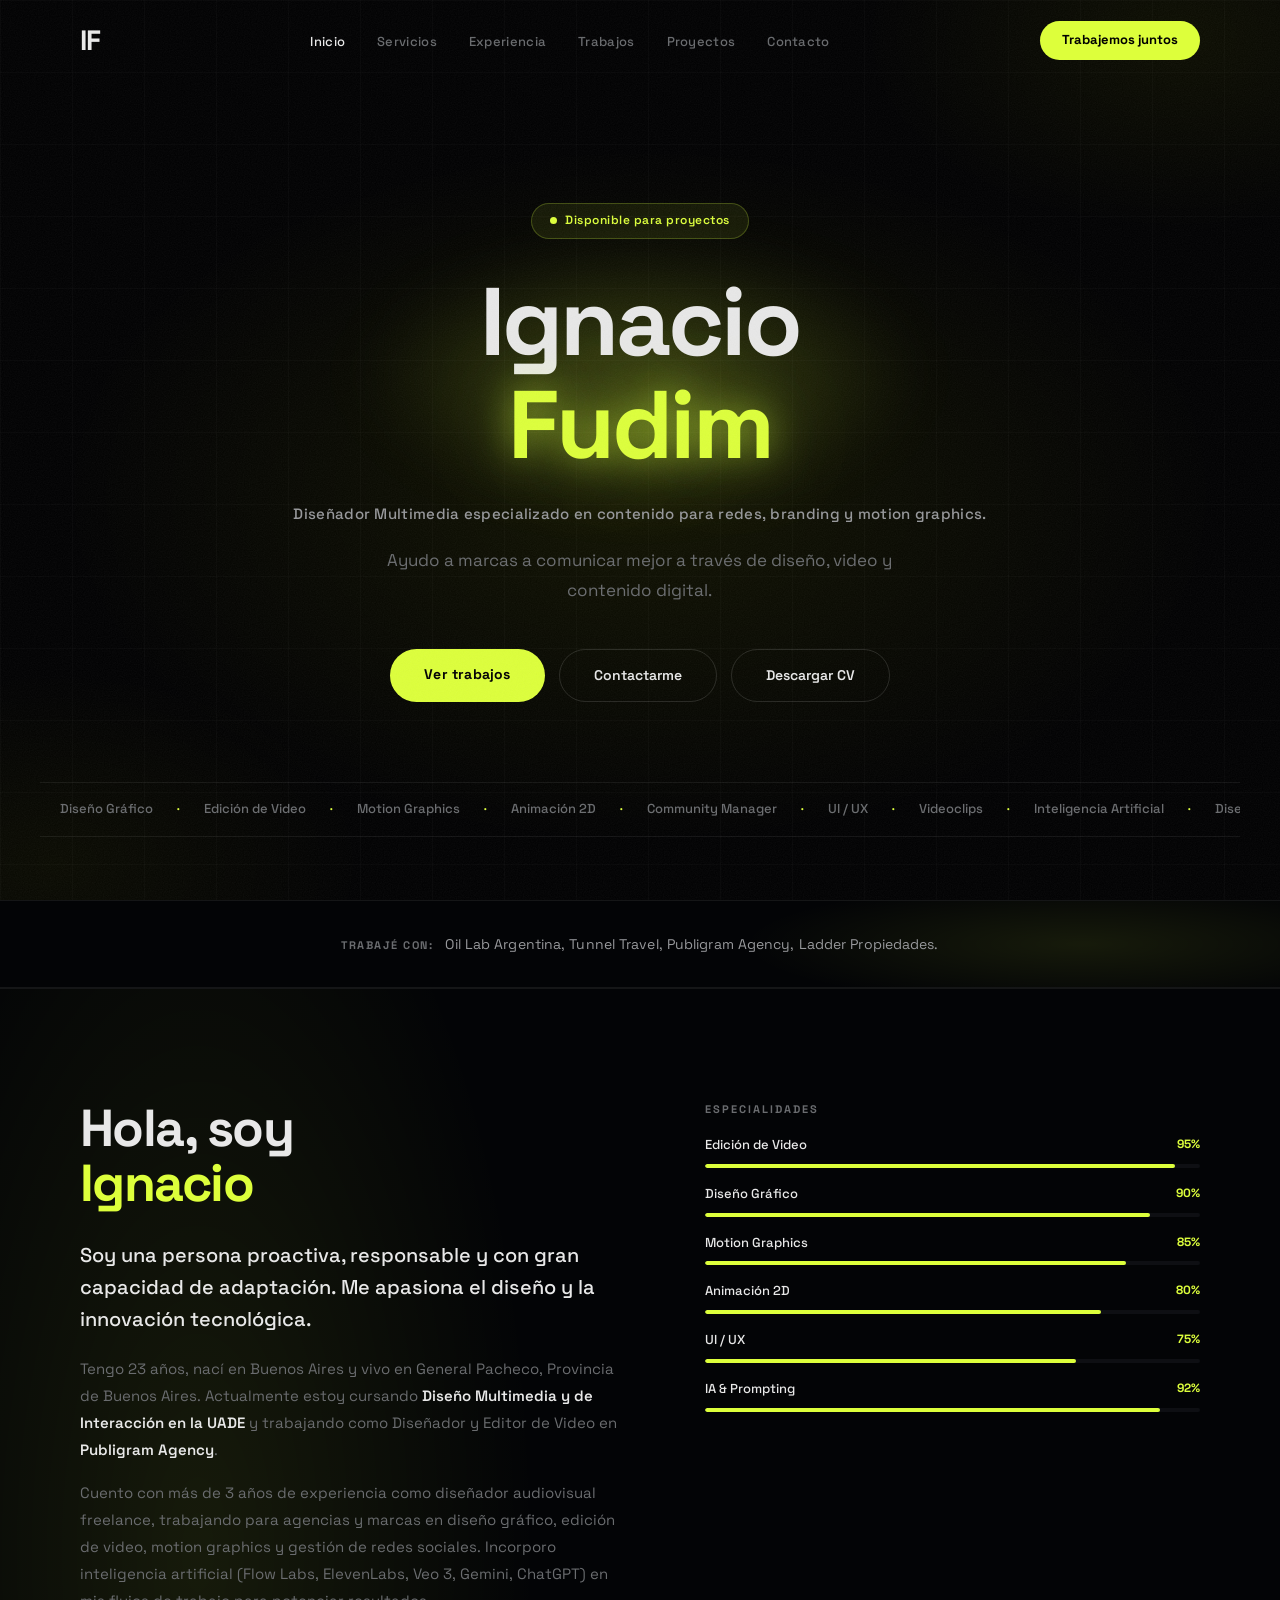
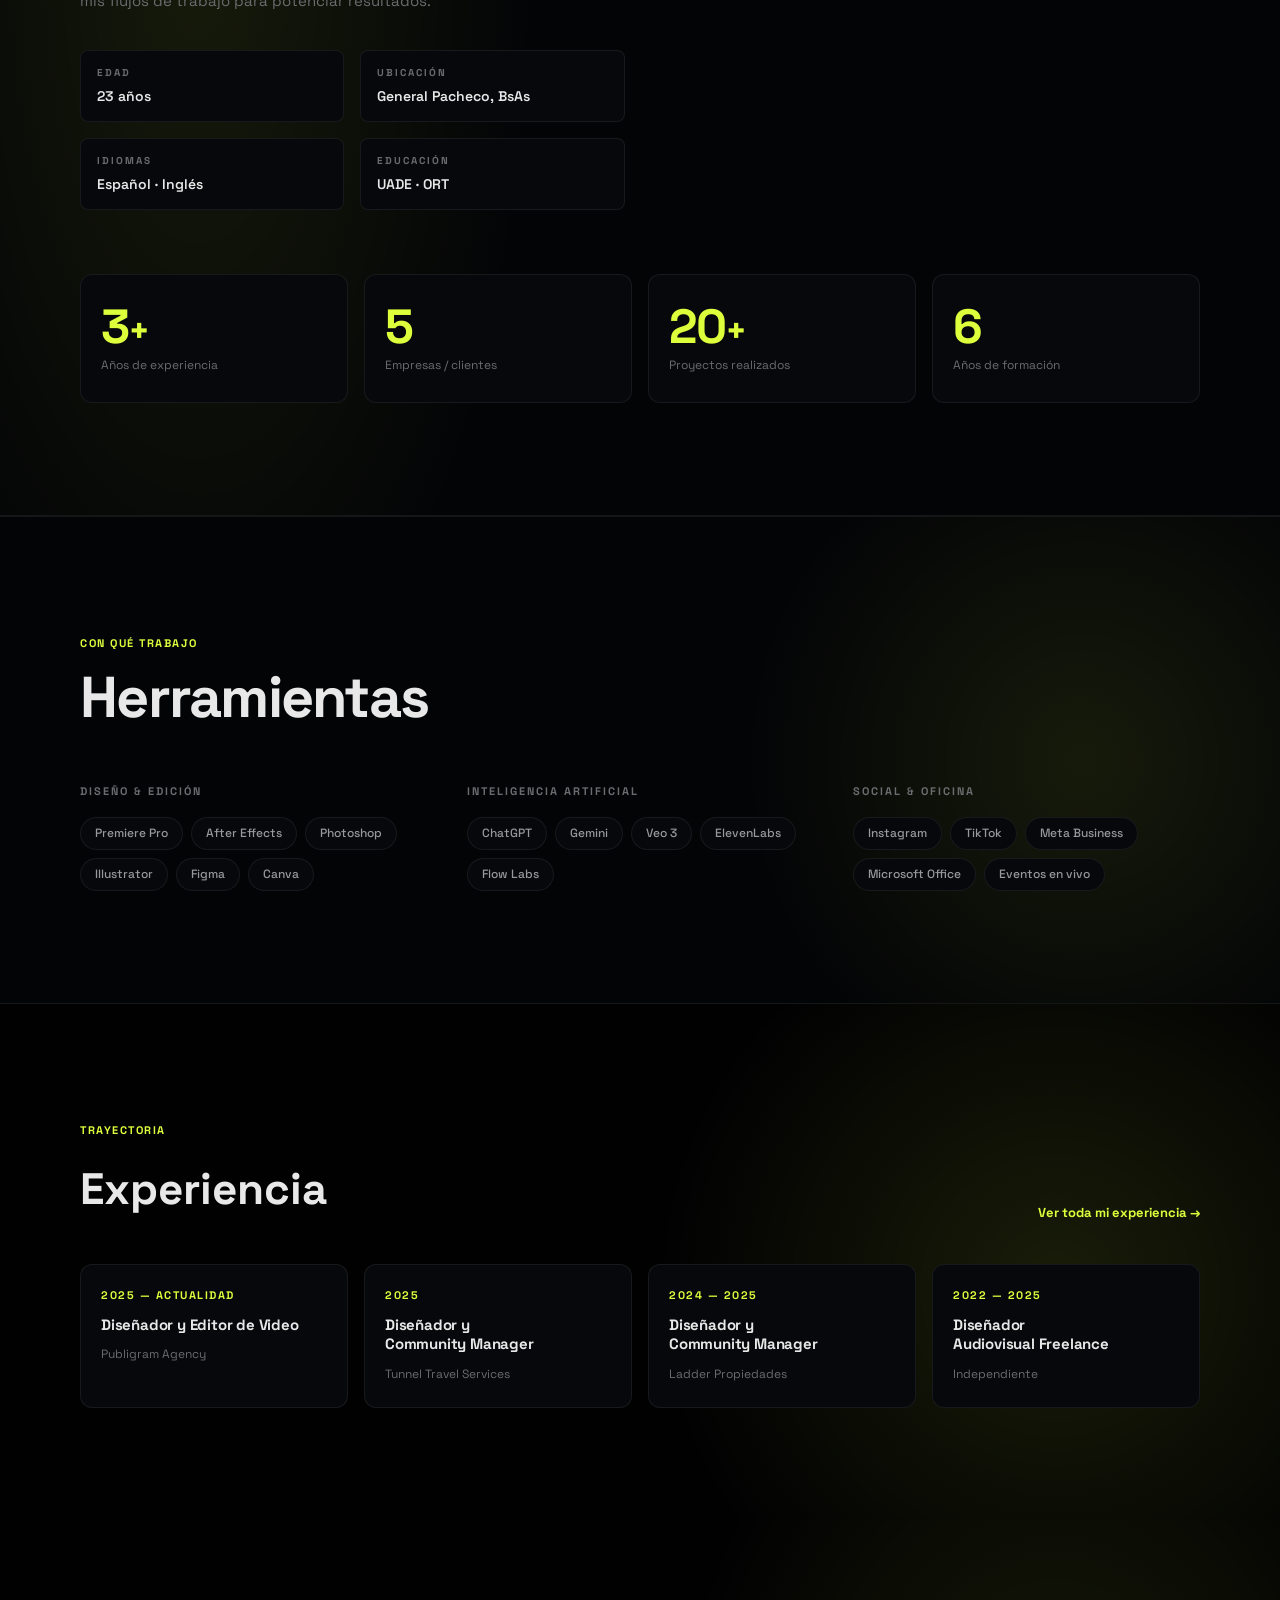
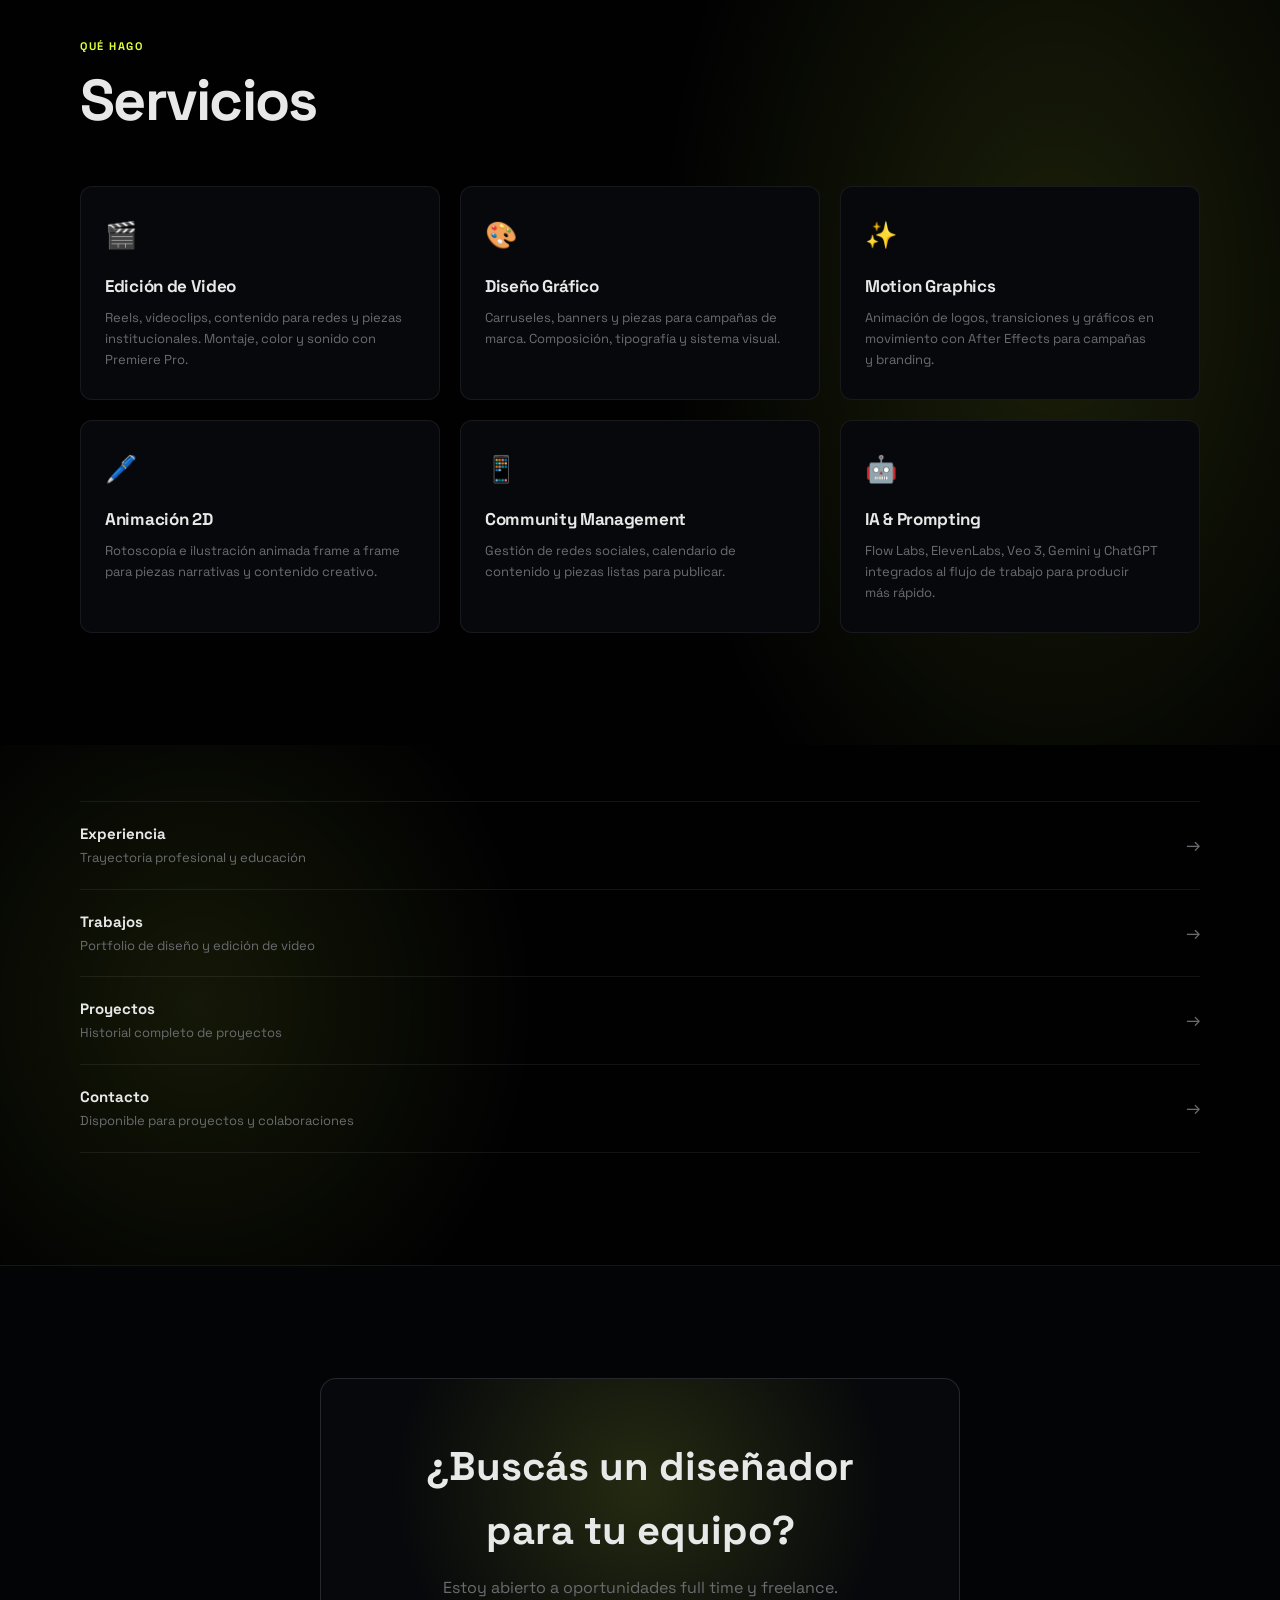
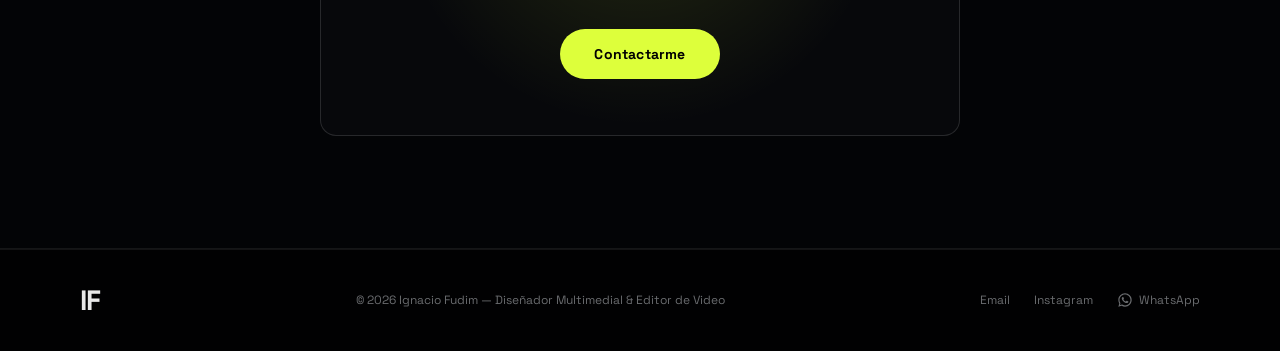
==== index.html @ 0506f28d "Primer subida del portfolio" ====
<!DOCTYPE html>
<html lang="es">
<head>
  <meta charset="UTF-8" />
  <meta name="viewport" content="width=device-width, initial-scale=1.0" />
  <title>Ignacio Fudim — Diseñador Multimedial & Editor de Video</title>
  <link rel="preconnect" href="https://fonts.googleapis.com" />
  <link href="https://fonts.googleapis.com/css2?family=Space+Grotesk:wght@300;400;500;600;700;800&display=swap" rel="stylesheet" />
  <link rel="icon" type="image/svg+xml" href="favicon.svg?v=2" />
  <link rel="stylesheet" href="style.css" />
</head>
<body>

  <div id="preloader"><span class="preloader-logo">IF</span></div>
  <script>
    (function () {
      var nav = performance.getEntriesByType('navigation')[0];
      var isReload = nav && nav.type === 'reload';
      var isServiciosJump = window.location.hash === '#servicios';
      if (!isReload && isServiciosJump) {
        var el = document.getElementById('preloader');
        if (el) el.style.display = 'none';
      }
    })();
  </script>

  <!-- NAV -->
  <nav id="navbar">
    <div class="nav-inner">
      <a href="index.html" class="nav-logo">IF</a>
      <ul class="nav-links" id="nav-links">
        <li><a href="index.html" class="nav-active">Inicio</a></li>
        <li><a href="index.html#servicios">Servicios</a></li>
        <li><a href="experiencia.html">Experiencia</a></li>
        <li><a href="trabajos.html">Trabajos</a></li>
        <li><a href="proyectos.html">Proyectos</a></li>
        <li><a href="contacto.html">Contacto</a></li>
        <li class="nav-mobile-cta"><a href="mailto:nachofudim@gmail.com">Trabajemos juntos →</a></li>
      </ul>
      <a href="mailto:nachofudim@gmail.com" class="nav-cta">Trabajemos juntos</a>
      <button class="hamburger" id="hamburger" aria-label="Menú">
        <span></span><span></span><span></span>
      </button>
    </div>
  </nav>
  <div class="menu-overlay" id="menu-overlay"></div>

  <!-- HERO -->
  <section id="hero">
    <div class="hero-bg"></div>
    <div class="hero-content">
      <div class="hero-available"><span class="pulse"></span> Disponible para proyectos</div>
      <h1 class="hero-title">Ignacio<br /><span class="accent">Fudim</span></h1>
      <p class="hero-role">Diseñador Multimedia especializado en contenido para redes, branding y motion graphics.</p>
      <p class="hero-sub">Ayudo a marcas a comunicar mejor a través de diseño, video y contenido digital.</p>
      <div class="hero-btns">
        <a href="trabajos.html" class="btn-primary">Ver trabajos</a>
        <a href="contacto.html" class="btn-outline">Contactarme</a>
        <a href="CV-Ignacio-Fudim.pdf" class="btn-outline" download>Descargar CV</a>
      </div>
    </div>
    <div class="hero-marquee">
      <div class="marquee-track">
        <span>Diseño Gráfico</span><span class="dot-sep">·</span>
        <span>Edición de Video</span><span class="dot-sep">·</span>
        <span>Motion Graphics</span><span class="dot-sep">·</span>
        <span>Animación 2D</span><span class="dot-sep">·</span>
        <span>Community Manager</span><span class="dot-sep">·</span>
        <span>UI / UX</span><span class="dot-sep">·</span>
        <span>Videoclips</span><span class="dot-sep">·</span>
        <span>Inteligencia Artificial</span><span class="dot-sep">·</span>
        <span>Diseño Gráfico</span><span class="dot-sep">·</span>
        <span>Edición de Video</span><span class="dot-sep">·</span>
        <span>Motion Graphics</span><span class="dot-sep">·</span>
        <span>Animación 2D</span><span class="dot-sep">·</span>
        <span>Community Manager</span><span class="dot-sep">·</span>
        <span>UI / UX</span><span class="dot-sep">·</span>
        <span>Videoclips</span><span class="dot-sep">·</span>
        <span>Inteligencia Artificial</span><span class="dot-sep">·</span>
      </div>
    </div>
  </section>

  <!-- CLIENTES -->
  <section class="client-strip">
    <div class="container">
      <p class="client-strip-text"><span class="client-strip-label">Trabajé con:</span> Oil Lab Argentina, Tunnel Travel, Publigram Agency, Ladder Propiedades.</p>
    </div>
  </section>

  <!-- ABOUT -->
  <section id="about">
    <div class="container">
      <div class="about-grid">
        <div class="about-left">
          <h2>Hola, soy<br /><span class="accent">Ignacio</span></h2>
          <p class="about-lead">Soy una persona proactiva, responsable y con gran capacidad de adaptación. Me apasiona el diseño y la innovación tecnológica.</p>
          <p class="about-body">Tengo 23 años, nací en Buenos Aires y vivo en General Pacheco, Provincia de Buenos Aires. Actualmente estoy cursando <strong>Diseño Multimedia y de Interacción en la UADE</strong> y trabajando como Diseñador y Editor de Video en <strong>Publigram Agency</strong>.</p>
          <p class="about-body">Cuento con más de 3 años de experiencia como diseñador audiovisual freelance, trabajando para agencias y marcas en diseño gráfico, edición de video, motion graphics y gestión de redes sociales. Incorporo inteligencia artificial (Flow Labs, ElevenLabs, Veo 3, Gemini, ChatGPT) en mis flujos de trabajo para potenciar resultados.</p>
          <div class="about-info-row">
            <div class="info-item"><span class="info-label">Edad</span><span class="info-val">23 años</span></div>
            <div class="info-item"><span class="info-label">Ubicación</span><span class="info-val">General Pacheco, BsAs</span></div>
            <div class="info-item"><span class="info-label">Idiomas</span><span class="info-val">Español · Inglés</span></div>
            <div class="info-item"><span class="info-label">Educación</span><span class="info-val">UADE · ORT</span></div>
          </div>
        </div>
        <div class="about-right">
          <div class="skills-block">
            <h4>Especialidades</h4>
            <div class="skill-bars">
              <div class="skill-bar-item">
                <div class="skill-bar-label"><span>Edición de Video</span><span>95%</span></div>
                <div class="skill-bar-track"><div class="skill-bar-fill" style="--w:95%"></div></div>
              </div>
              <div class="skill-bar-item">
                <div class="skill-bar-label"><span>Diseño Gráfico</span><span>90%</span></div>
                <div class="skill-bar-track"><div class="skill-bar-fill" style="--w:90%"></div></div>
              </div>
              <div class="skill-bar-item">
                <div class="skill-bar-label"><span>Motion Graphics</span><span>85%</span></div>
                <div class="skill-bar-track"><div class="skill-bar-fill" style="--w:85%"></div></div>
              </div>
              <div class="skill-bar-item">
                <div class="skill-bar-label"><span>Animación 2D</span><span>80%</span></div>
                <div class="skill-bar-track"><div class="skill-bar-fill" style="--w:80%"></div></div>
              </div>
              <div class="skill-bar-item">
                <div class="skill-bar-label"><span>UI / UX</span><span>75%</span></div>
                <div class="skill-bar-track"><div class="skill-bar-fill" style="--w:75%"></div></div>
              </div>
              <div class="skill-bar-item">
                <div class="skill-bar-label"><span>IA & Prompting</span><span>92%</span></div>
                <div class="skill-bar-track"><div class="skill-bar-fill" style="--w:92%"></div></div>
              </div>
            </div>
          </div>
        </div>
      </div>

      <div class="stats-row">
        <div class="stat-card">
          <span class="stat-num" data-count="3">3<span class="stat-plus">+</span></span>
          <span class="stat-label">Años de experiencia</span>
        </div>
        <div class="stat-card">
          <span class="stat-num" data-count="5">5</span>
          <span class="stat-label">Empresas / clientes</span>
        </div>
        <div class="stat-card">
          <span class="stat-num" data-count="20">20<span class="stat-plus">+</span></span>
          <span class="stat-label">Proyectos realizados</span>
        </div>
        <div class="stat-card">
          <span class="stat-num" data-count="6">6</span>
          <span class="stat-label">Años de formación</span>
        </div>
      </div>

    </div>
  </section>

  <!-- HERRAMIENTAS -->
  <section id="herramientas">
    <div class="container">
      <span class="section-tag">Con qué trabajo</span>
      <h2>Herramientas</h2>
      <div class="tools-grid">
        <div class="tools-group">
          <h4>Diseño & Edición</h4>
          <div class="skill-pills">
            <span>Premiere Pro</span><span>After Effects</span><span>Photoshop</span>
            <span>Illustrator</span><span>Figma</span><span>Canva</span>
          </div>
        </div>
        <div class="tools-group">
          <h4>Inteligencia Artificial</h4>
          <div class="skill-pills">
            <span>ChatGPT</span><span>Gemini</span><span>Veo 3</span>
            <span>ElevenLabs</span><span>Flow Labs</span>
          </div>
        </div>
        <div class="tools-group">
          <h4>Social & Oficina</h4>
          <div class="skill-pills">
            <span>Instagram</span><span>TikTok</span><span>Meta Business</span>
            <span>Microsoft Office</span><span>Eventos en vivo</span>
          </div>
        </div>
      </div>
    </div>
  </section>

  <!-- EXPERIENCIA (preview) -->
  <section id="experiencia-preview">
    <div class="container">
      <div class="section-header-row">
        <div>
          <span class="section-tag">Trayectoria</span>
          <h2>Experiencia</h2>
        </div>
        <a href="experiencia.html" class="section-link">Ver toda mi experiencia →</a>
      </div>
      <div class="exp-preview-grid">
        <div class="exp-preview-card">
          <span class="exp-preview-period">2025 — Actualidad</span>
          <h3>Diseñador y Editor de Video</h3>
          <span class="exp-preview-company">Publigram Agency</span>
        </div>
        <div class="exp-preview-card">
          <span class="exp-preview-period">2025</span>
          <h3>Diseñador y Community Manager</h3>
          <span class="exp-preview-company">Tunnel Travel Services</span>
        </div>
        <div class="exp-preview-card">
          <span class="exp-preview-period">2024 — 2025</span>
          <h3>Diseñador y Community Manager</h3>
          <span class="exp-preview-company">Ladder Propiedades</span>
        </div>
        <div class="exp-preview-card">
          <span class="exp-preview-period">2022 — 2025</span>
          <h3>Diseñador Audiovisual Freelance</h3>
          <span class="exp-preview-company">Independiente</span>
        </div>
      </div>
    </div>
  </section>

  <!-- SERVICIOS -->
  <section id="servicios">
    <div class="container">
      <span class="section-tag">Qué hago</span>
      <h2>Servicios</h2>
      <div class="services-grid">
        <div class="service-card service-card-featured">
          <span class="service-icon">🎬</span>
          <h3>Edición de Video</h3>
          <p>Reels, videoclips, contenido para redes y piezas institucionales. Montaje, color y sonido con Premiere Pro.</p>
        </div>
        <div class="service-card">
          <span class="service-icon">🎨</span>
          <h3>Diseño Gráfico</h3>
          <p>Carruseles, banners y piezas para campañas de marca. Composición, tipografía y sistema visual.</p>
        </div>
        <div class="service-card">
          <span class="service-icon">✨</span>
          <h3>Motion Graphics</h3>
          <p>Animación de logos, transiciones y gráficos en movimiento con After Effects para campañas y branding.</p>
        </div>
        <div class="service-card">
          <span class="service-icon">🖊️</span>
          <h3>Animación 2D</h3>
          <p>Rotoscopía e ilustración animada frame a frame para piezas narrativas y contenido creativo.</p>
        </div>
        <div class="service-card">
          <span class="service-icon">📱</span>
          <h3>Community Management</h3>
          <p>Gestión de redes sociales, calendario de contenido y piezas listas para publicar.</p>
        </div>
        <div class="service-card">
          <span class="service-icon">🤖</span>
          <h3>IA & Prompting</h3>
          <p>Flow Labs, ElevenLabs, Veo 3, Gemini y ChatGPT integrados al flujo de trabajo para producir más rápido.</p>
        </div>
      </div>
    </div>
  </section>

  <!-- ABOUT NAV -->
  <section style="padding-top:0;">
    <div class="container">
      <!-- Navegación a otras secciones -->
      <nav class="home-sections-nav">
        <a href="experiencia.html" class="home-section-link">
          <div class="home-section-content">
            <h4>Experiencia</h4>
            <p>Trayectoria profesional y educación</p>
          </div>
          <span class="home-section-arrow">→</span>
        </a>
        <a href="trabajos.html" class="home-section-link">
          <div class="home-section-content">
            <h4>Trabajos</h4>
            <p>Portfolio de diseño y edición de video</p>
          </div>
          <span class="home-section-arrow">→</span>
        </a>
        <a href="proyectos.html" class="home-section-link">
          <div class="home-section-content">
            <h4>Proyectos</h4>
            <p>Historial completo de proyectos</p>
          </div>
          <span class="home-section-arrow">→</span>
        </a>
        <a href="contacto.html" class="home-section-link">
          <div class="home-section-content">
            <h4>Contacto</h4>
            <p>Disponible para proyectos y colaboraciones</p>
          </div>
          <span class="home-section-arrow">→</span>
        </a>
      </nav>
    </div>
  </section>

  <!-- CTA FINAL -->
  <section id="cta-final">
    <div class="container">
      <div class="cta-final-box">
        <h2>¿Buscás un diseñador para tu equipo?</h2>
        <p>Estoy abierto a oportunidades full time y freelance.</p>
        <a href="contacto.html" class="btn-primary">Contactarme</a>
      </div>
    </div>
  </section>

  <!-- FOOTER -->
  <footer>
    <div class="container">
      <div class="footer-inner">
        <a href="index.html" class="nav-logo">IF</a>
        <p>© 2026 Ignacio Fudim — Diseñador Multimedial & Editor de Video</p>
        <div class="footer-links">
          <a href="mailto:nachofudim@gmail.com">Email</a>
          <a href="https://instagram.com/nachofudim" target="_blank">Instagram</a>
          <a href="https://wa.me/+541149737556" target="_blank" class="footer-wa"><svg class="wa-icon" viewBox="0 0 32 32" width="16" height="16" fill="currentColor" aria-hidden="true"><path d="M16.04 2.67C8.65 2.67 2.67 8.65 2.67 16.04c0 2.5.68 4.84 1.87 6.85L2.67 29.33l6.6-1.73a13.3 13.3 0 0 0 6.77 1.85c7.39 0 13.37-5.98 13.37-13.37S23.43 2.67 16.04 2.67Zm0 24.2c-2.14 0-4.12-.6-5.8-1.63l-.42-.25-3.92 1.03 1.04-3.82-.27-.4a10.9 10.9 0 0 1-1.7-5.76c0-6.05 4.92-10.97 10.97-10.97s10.97 4.92 10.97 10.97-4.92 10.97-10.97 10.97Zm6-8.22c-.33-.16-1.94-.96-2.24-1.07-.3-.11-.52-.16-.73.16-.22.33-.84 1.07-1.03 1.29-.19.22-.38.24-.7.08-.33-.16-1.38-.51-2.63-1.63-.97-.87-1.63-1.94-1.82-2.27-.19-.33-.02-.5.14-.67.15-.15.33-.38.5-.57.16-.19.22-.33.33-.55.11-.22.05-.41-.03-.57-.08-.16-.73-1.75-.99-2.4-.26-.62-.53-.54-.73-.55h-.62c-.22 0-.57.08-.87.41-.3.33-1.14 1.11-1.14 2.71s1.17 3.14 1.33 3.36c.16.22 2.3 3.51 5.57 4.92.78.34 1.38.54 1.86.69.78.25 1.49.21 2.05.13.62-.1 1.94-.79 2.22-1.56.27-.76.27-1.42.19-1.56-.08-.14-.3-.22-.63-.38Z"/></svg> WhatsApp</a>
        </div>
      </div>
    </div>
  </footer>

  <script src="app.js"></script>
</body>
</html>
---- style.css ----
/* ===== RESET & BASE ===== */
*, *::before, *::after { box-sizing: border-box; margin: 0; padding: 0; }

:root {
  --bg:    oklch(7% 0.008 270);
  --bg2:   oklch(10.5% 0.008 270);
  --bg3:   oklch(13.5% 0.008 270);
  --bg4:   oklch(17% 0.008 270);
  --border:  oklch(100% 0 0 / 0.07);
  --border2: oklch(100% 0 0 / 0.13);
  --accent:  oklch(97% 0.22 122);
  --text:    oklch(93% 0 0);
  --text-muted: oklch(53% 0.006 270);
  --text-mid:   oklch(68% 0.004 270);
  --font: 'Space Grotesk', 'Inter', sans-serif;
  --radius: 12px;
  --radius-sm: 8px;
  --radius-lg: 16px;
  --ease-out: cubic-bezier(0.16, 1, 0.3, 1);
}

html { scroll-behavior: smooth; }
body { background: var(--bg); color: var(--text); font-family: var(--font); font-size: 16px; line-height: 1.6; overflow-x: hidden; text-wrap: pretty; position: relative; }

/* Grano sutil sobre todo el sitio, para que el negro no quede plano */
body::after {
  content: '';
  position: fixed; inset: 0; z-index: 3; pointer-events: none;
  opacity: 0.06;
  background-image: url("data:image/svg+xml,%3Csvg xmlns='http://www.w3.org/2000/svg' width='140' height='140'%3E%3Cfilter id='n'%3E%3CfeTurbulence type='fractalNoise' baseFrequency='0.85' numOctaves='2' stitchTiles='stitch' result='t'/%3E%3CfeColorMatrix in='t' type='saturate' values='0'/%3E%3C/filter%3E%3Crect width='100%25' height='100%25' filter='url(%23n)'/%3E%3C/svg%3E");
}
h1, h2, h3, h4 { text-wrap: balance; }
a { color: inherit; text-decoration: none; }
strong { color: var(--text); font-weight: 600; }

.container { max-width: 1200px; margin: 0 auto; padding: 0 40px; }
.accent { color: var(--accent); }

/* ===== PRELOADER ===== */
#preloader {
  position: fixed; inset: 0; z-index: 10000;
  background: var(--bg);
  display: flex; align-items: center; justify-content: center;
  transition: opacity 0.5s ease, visibility 0.5s ease;
}
#preloader.hidden { opacity: 0; visibility: hidden; pointer-events: none; }
.preloader-logo {
  font-size: 40px; font-weight: 800; letter-spacing: -1px; color: var(--text);
  animation: preloaderPulse 1.1s ease-in-out infinite;
}
@keyframes preloaderPulse { 0%, 100% { opacity: 1; } 50% { opacity: 0.55; } }
@media (prefers-reduced-motion: reduce) {
  .preloader-logo { animation: none; }
  #preloader { transition: none; }
}

/* ===== NAV ===== */
#navbar {
  position: fixed; top: 0; left: 0; right: 0; z-index: 100;
  padding: 18px 0;
  transition: background 0.3s, backdrop-filter 0.3s, padding 0.3s;
}
#navbar.scrolled {
  background: rgba(10,10,10,0.9);
  backdrop-filter: blur(24px);
  border-bottom: 1px solid var(--border);
  padding: 14px 0;
}
.nav-inner {
  max-width: 1200px; margin: 0 auto; padding: 0 40px;
  display: flex; align-items: center; justify-content: space-between; gap: 32px;
}
.nav-logo { font-size: 28px; font-weight: 800; letter-spacing: -1px; flex-shrink: 0; transition: color 0.2s; }
.nav-logo:hover { color: var(--accent); }
.nav-links { list-style: none; display: flex; gap: 32px; }
.nav-links a { font-size: 13px; font-weight: 500; color: var(--text-muted); transition: color 0.2s; letter-spacing: 0.3px; }
.nav-links a:hover, .nav-links a.active-link { color: var(--text); }
.nav-cta {
  flex-shrink: 0;
  background: var(--accent); color: #000;
  font-size: 13px; font-weight: 700; padding: 9px 22px;
  border-radius: 100px; transition: transform 0.2s, box-shadow 0.2s;
  white-space: nowrap;
}
.nav-cta:hover { transform: translateY(-1px); box-shadow: 0 8px 24px rgba(232,255,0,0.3); }

/* ===== HERO ===== */
#hero {
  min-height: 100vh; display: flex; flex-direction: column;
  align-items: center; justify-content: center;
  position: relative; overflow: hidden; padding: 140px 40px 0;
}
.hero-bg {
  position: absolute; inset: 0;
  background:
    radial-gradient(ellipse 70% 60% at 50% 55%, rgba(232,255,0,0.07) 0%, transparent 65%),
    radial-gradient(ellipse 40% 35% at 92% 4%, rgba(232,255,0,0.05) 0%, transparent 62%),
    radial-gradient(ellipse 40% 35% at 4% 96%, rgba(232,255,0,0.04) 0%, transparent 62%);
}
.hero-bg::after {
  content: ''; position: absolute; inset: 0;
  background-image: linear-gradient(rgba(255,255,255,0.02) 1px, transparent 1px), linear-gradient(90deg, rgba(255,255,255,0.02) 1px, transparent 1px);
  background-size: 72px 72px;
}
.hero-content { text-align: center; position: relative; z-index: 1; max-width: 800px; }

.hero-available {
  display: inline-flex; align-items: center; gap: 8px;
  background: oklch(97% 0.22 122 / 0.08); border: 1px solid oklch(97% 0.22 122 / 0.22);
  color: var(--accent); font-size: 12px; font-weight: 600;
  letter-spacing: 0.5px;
  padding: 7px 18px; border-radius: 100px; margin-bottom: 32px;
}
.pulse {
  width: 7px; height: 7px; border-radius: 50%; background: var(--accent);
  animation: pulse 2s ease-in-out infinite;
}
@keyframes pulse { 0%,100% { opacity: 1; transform: scale(1); } 50% { opacity: 0.5; transform: scale(0.8); } }

.hero-title {
  position: relative;
  font-size: clamp(52px, 7.5vw, 96px); font-weight: 900;
  line-height: 1.08; letter-spacing: -0.03em; margin-bottom: 24px;
}
.hero-title::before {
  content: ''; position: absolute; z-index: -1; pointer-events: none;
  left: 50%; top: 50%; width: 90%; height: 140%;
  transform: translate(-50%, -50%);
  background: radial-gradient(ellipse, oklch(97% 0.22 122 / 0.22) 0%, transparent 65%);
  filter: blur(30px);
}
.hero-title .accent { text-shadow: 0 0 36px oklch(97% 0.22 122 / 0.55), 0 0 80px oklch(97% 0.22 122 / 0.3); }
.hero-role {
  font-size: 15px; color: var(--text-mid); font-weight: 500;
  letter-spacing: 0.3px; margin-bottom: 20px;
}
.sep { color: var(--accent); margin: 0 8px; }
.hero-sub { font-size: 17px; color: var(--text-muted); margin-bottom: 44px; font-weight: 400; line-height: 1.75; max-width: 56ch; margin-left: auto; margin-right: auto; }
.hero-btns { display: flex; gap: 14px; justify-content: center; flex-wrap: wrap; }

.btn-primary {
  display: inline-block; background: var(--accent); color: #000;
  font-weight: 700; font-size: 14px; letter-spacing: 0.2px;
  padding: 14px 34px; border-radius: 100px;
  transition: transform 0.25s var(--ease-out), box-shadow 0.25s var(--ease-out);
}
.btn-primary:hover { transform: translateY(-2px); box-shadow: 0 12px 32px oklch(97% 0.22 122 / 0.28); }

.btn-outline {
  display: inline-block; background: transparent;
  border: 1px solid var(--border2); color: var(--text);
  font-weight: 600; font-size: 14px; padding: 14px 34px;
  border-radius: 100px; transition: border-color 0.2s, background 0.2s, color 0.2s;
}
.btn-outline:hover { border-color: var(--accent); background: oklch(97% 0.22 122 / 0.06); }

/* Marquee */
.hero-marquee {
  width: 100%; overflow: hidden; margin-top: 80px;
  border-top: 1px solid var(--border); border-bottom: 1px solid var(--border);
  padding: 16px 0; position: relative; z-index: 1;
}
.marquee-track {
  display: flex; gap: 0; white-space: nowrap;
  animation: marquee 30s linear infinite;
}
.marquee-track span { font-size: 13px; font-weight: 500; color: var(--text-muted); padding: 0 20px; }
.marquee-track .dot-sep { color: var(--accent); padding: 0 4px; }
@keyframes marquee { from { transform: translateX(0); } to { transform: translateX(-50%); } }

/* ===== CLIENT STRIP ===== */
.client-strip { padding: 32px 0; background: var(--bg2); border-top: 1px solid var(--border); border-bottom: 1px solid var(--border); }
.client-strip-text { text-align: center; font-size: 14px; color: var(--text-mid); letter-spacing: 0.1px; }
.client-strip-label { color: var(--text-muted); font-weight: 700; text-transform: uppercase; font-size: 11px; letter-spacing: 1.5px; margin-right: 8px; }

/* ===== HERRAMIENTAS ===== */
#herramientas {
  position: relative; overflow: hidden;
  background: var(--bg2); border-top: 1px solid var(--border); border-bottom: 1px solid var(--border);
}
.tools-grid { display: grid; grid-template-columns: repeat(3, 1fr); gap: 40px; }
.tools-group h4 { font-size: 11px; font-weight: 700; letter-spacing: 2px; text-transform: uppercase; color: var(--text-muted); margin-bottom: 16px; }

/* ===== EXPERIENCIA (preview) ===== */
#experiencia-preview { position: relative; overflow: hidden; background: var(--bg); }
#experiencia-preview::before {
  content: ''; position: absolute; z-index: 0; pointer-events: none;
  bottom: -35%; right: -15%; width: 65%; height: 160%;
  background: radial-gradient(ellipse, oklch(97% 0.22 122 / 0.11) 0%, transparent 68%);
}
#experiencia-preview .container { position: relative; z-index: 1; }
.section-header-row { display: flex; justify-content: space-between; align-items: flex-end; margin-bottom: 40px; gap: 20px; flex-wrap: wrap; }
.section-header-row h2 { margin-bottom: 0 !important; font-size: clamp(30px, 3.6vw, 44px) !important; }
.section-link { font-size: 13px; font-weight: 700; color: var(--accent); white-space: nowrap; transition: opacity 0.2s; }
.section-link:hover { opacity: 0.7; }

.exp-preview-grid { display: grid; grid-template-columns: repeat(4, 1fr); gap: 16px; }
.exp-preview-card {
  background: var(--bg3); border: 1px solid var(--border); border-radius: var(--radius);
  padding: 22px 20px; transition: border-color 0.25s var(--ease-out), transform 0.25s var(--ease-out);
}
.exp-preview-card:hover { border-color: oklch(97% 0.22 122 / 0.25); transform: translateY(-3px); }
.exp-preview-period { display: block; font-size: 11px; font-weight: 700; letter-spacing: 1.5px; text-transform: uppercase; color: var(--accent); margin-bottom: 10px; }
.exp-preview-card h3 { font-size: 15px; font-weight: 700; letter-spacing: -0.2px; margin-bottom: 6px; line-height: 1.3; }
.exp-preview-company { font-size: 12px; color: var(--text-muted); }

@media (max-width: 1024px) {
  .exp-preview-grid { grid-template-columns: repeat(2, 1fr); }
}

/* ===== SECTIONS COMMON ===== */
section { padding: 112px 0; }

/* Glow ambiente en todas las secciones (excepto las que ya tienen uno propio) */
section:not(#hero):not(#servicios):not(#experiencia-preview):not(#cta-final),
.page-header {
  position: relative; overflow: hidden;
}
section:not(#hero):not(#servicios):not(#experiencia-preview):not(#cta-final)::before,
.page-header::before {
  content: ''; position: absolute; z-index: 0; pointer-events: none;
  top: -25%; width: 55%; height: 150%;
  background: radial-gradient(ellipse, oklch(97% 0.22 122 / 0.09) 0%, transparent 68%);
}
section:not(#hero):not(#servicios):not(#experiencia-preview):not(#cta-final):nth-of-type(odd)::before,
.page-header::before {
  left: -12%;
}
section:not(#hero):not(#servicios):not(#experiencia-preview):not(#cta-final):nth-of-type(even)::before {
  right: -12%; left: auto;
}
section:not(#hero):not(#servicios):not(#experiencia-preview):not(#cta-final) > .container,
.page-header > .container {
  position: relative; z-index: 1;
}
.section-tag {
  display: inline-block; color: var(--accent); font-size: 11px; font-weight: 700;
  letter-spacing: 1.5px; text-transform: uppercase; margin-bottom: 14px;
}
section > .container > h2 {
  font-size: clamp(36px, 4.5vw, 60px); font-weight: 800;
  letter-spacing: -0.03em; line-height: 1.05; margin-bottom: 56px;
}

/* ===== ABOUT ===== */
#about { background: var(--bg2); border-top: 1px solid var(--border); border-bottom: 1px solid var(--border); }

.about-grid {
  display: grid; grid-template-columns: 1.1fr 1fr; gap: 80px;
  align-items: start; margin-bottom: 64px;
}
.about-lead { font-size: 20px; color: var(--text); font-weight: 500; line-height: 1.6; margin-bottom: 20px; }
.about-body { font-size: 15px; color: var(--text-muted); line-height: 1.8; margin-bottom: 16px; font-weight: 400; max-width: 65ch; }
.about-left h2 { font-size: clamp(34px,4.5vw,52px); font-weight: 800; letter-spacing: -0.03em; margin-bottom: 28px; line-height: 1.05; }

.about-info-row {
  display: grid; grid-template-columns: 1fr 1fr; gap: 16px; margin-top: 36px;
}
.info-item {
  background: var(--bg3); border: 1px solid var(--border);
  border-radius: var(--radius-sm); padding: 14px 16px;
  display: flex; flex-direction: column; gap: 4px;
}
.info-label { font-size: 10px; font-weight: 700; letter-spacing: 2px; text-transform: uppercase; color: var(--text-muted); }
.info-val { font-size: 14px; font-weight: 600; color: var(--text); }

.skills-block { margin-bottom: 32px; }
.skills-block h4 { font-size: 11px; font-weight: 700; letter-spacing: 2px; text-transform: uppercase; color: var(--text-muted); margin-bottom: 16px; }

.skill-pills { display: flex; flex-wrap: wrap; gap: 8px; }
.skill-pills span {
  background: var(--bg3); border: 1px solid var(--border);
  color: var(--text-mid); font-size: 12px; font-weight: 500;
  padding: 6px 14px; border-radius: 100px;
  transition: border-color 0.2s, color 0.2s;
}
.skill-pills span:hover { border-color: var(--accent); color: var(--accent); }

.skill-bars { display: flex; flex-direction: column; gap: 16px; }
.skill-bar-item { display: flex; flex-direction: column; gap: 8px; }
.skill-bar-label { display: flex; justify-content: space-between; font-size: 13px; font-weight: 500; }
.skill-bar-label span:last-child { color: var(--accent); font-weight: 700; font-size: 12px; }
.skill-bar-track { height: 4px; background: var(--bg4); border-radius: 100px; overflow: hidden; }
.skill-bar-fill {
  height: 100%; width: 0%; border-radius: 100px;
  background: var(--accent);
}

/* Stats */
.stats-row {
  display: grid; grid-template-columns: repeat(4, 1fr); gap: 16px;
}
.stat-card {
  background: var(--bg3); border: 1px solid var(--border); border-radius: var(--radius);
  padding: 28px 20px; display: flex; flex-direction: column; gap: 6px;
  transition: border-color 0.25s var(--ease-out), transform 0.25s var(--ease-out);
}
.stat-card:hover { border-color: oklch(97% 0.22 122 / 0.28); transform: translateY(-3px); }
.stat-num { font-size: 48px; font-weight: 900; color: var(--accent); letter-spacing: -0.04em; line-height: 1; }
.stat-plus { font-size: 36px; }
.stat-label { font-size: 12px; color: var(--text-muted); font-weight: 400; line-height: 1.4; }

/* ===== SERVICIOS ===== */
#servicios { position: relative; overflow: hidden; background: var(--bg); }
#servicios::before {
  content: ''; position: absolute; z-index: 0; pointer-events: none;
  top: -35%; right: -15%; width: 65%; height: 160%;
  background: radial-gradient(ellipse, oklch(97% 0.22 122 / 0.12) 0%, transparent 68%);
}
#servicios .container { position: relative; z-index: 1; }
.services-grid { display: grid; grid-template-columns: repeat(3, 1fr); gap: 20px; }
.service-card {
  background: var(--bg3); border: 1px solid var(--border); border-radius: var(--radius);
  padding: 28px 24px; transition: border-color 0.25s var(--ease-out), transform 0.25s var(--ease-out);
}
.service-card:hover { border-color: oklch(97% 0.22 122 / 0.28); transform: translateY(-3px); }
.service-icon { font-size: 26px; display: block; margin-bottom: 16px; }
.service-card h3 { font-size: 17px; font-weight: 700; margin-bottom: 8px; letter-spacing: -0.3px; }
.service-card p { font-size: 13px; color: var(--text-muted); line-height: 1.6; }

@media (max-width: 1024px) { .services-grid { grid-template-columns: repeat(2, 1fr); } }
@media (max-width: 768px) { .services-grid { grid-template-columns: 1fr; } }

/* ===== EXPERIENCE ===== */
#experience { background: var(--bg); }

.timeline { display: flex; flex-direction: column; gap: 0; margin-bottom: 72px; }

.timeline-item {
  display: grid; grid-template-columns: 32px 1fr; gap: 24px;
  padding-bottom: 40px; position: relative;
}
.timeline-item:last-child { padding-bottom: 0; }

.timeline-marker { display: flex; flex-direction: column; align-items: center; }
.timeline-dot {
  width: 12px; height: 12px; border-radius: 50%;
  background: var(--bg4); border: 2px solid var(--border2); flex-shrink: 0;
  margin-top: 6px;
}
.timeline-dot.active { background: var(--accent); border-color: var(--accent); box-shadow: 0 0 12px rgba(232,255,0,0.4); }
.timeline-marker::after {
  content: ''; flex: 1; width: 1px;
  background: var(--border); margin-top: 8px;
}
.timeline-item:last-child .timeline-marker::after { display: none; }

.timeline-content {
  background: var(--bg2); border: 1px solid var(--border);
  border-radius: var(--radius); padding: 24px 28px;
  transition: border-color 0.2s;
}
.timeline-content:hover { border-color: var(--border2); }
.timeline-item.current .timeline-content { border-color: rgba(232,255,0,0.15); }

.timeline-header {
  display: flex; justify-content: space-between; align-items: flex-start;
  margin-bottom: 16px;
}
.timeline-period {
  display: inline-block; font-size: 11px; font-weight: 700; letter-spacing: 2px;
  text-transform: uppercase; color: var(--text-muted); margin-bottom: 6px;
}
.current-badge { color: var(--accent); }
.timeline-content h3 { font-size: 18px; font-weight: 700; letter-spacing: -0.5px; margin-bottom: 4px; }
.timeline-company { font-size: 13px; color: var(--accent); font-weight: 600; }
.timeline-icon { font-size: 24px; flex-shrink: 0; }

.timeline-list { list-style: none; margin-bottom: 16px; }
.timeline-list li {
  font-size: 14px; color: var(--text-muted); padding: 4px 0;
  padding-left: 16px; position: relative; line-height: 1.5;
}
.timeline-list li::before { content: '—'; position: absolute; left: 0; color: var(--accent); font-size: 12px; }

.timeline-tags { display: flex; flex-wrap: wrap; gap: 6px; }
.timeline-tags span {
  background: var(--bg3); border: 1px solid var(--border);
  color: var(--text-muted); font-size: 11px; font-weight: 500;
  padding: 3px 10px; border-radius: 100px;
}

/* Educación */
.edu-row { border-top: 1px solid var(--border); padding-top: 60px; }
.edu-grid { display: grid; grid-template-columns: 1fr 1fr; gap: 20px; }
.edu-card {
  background: var(--bg2); border: 1px solid var(--border);
  border-radius: var(--radius); padding: 24px 28px;
  display: flex; gap: 20px; align-items: flex-start;
  transition: border-color 0.2s;
}
.edu-card:hover { border-color: rgba(232,255,0,0.2); }
.edu-icon { font-size: 28px; flex-shrink: 0; }
.edu-year { font-size: 11px; font-weight: 700; letter-spacing: 2px; text-transform: uppercase; color: var(--accent); display: block; margin-bottom: 6px; }
.edu-card h4 { font-size: 16px; font-weight: 700; margin-bottom: 6px; }
.edu-inst { font-size: 13px; color: var(--text-muted); }

/* ===== WORKS ===== */
#works { background: var(--bg2); border-top: 1px solid var(--border); border-bottom: 1px solid var(--border); }

.filter-row { display: flex; gap: 10px; flex-wrap: wrap; margin-bottom: 48px; }
.filter-btn {
  background: var(--bg3); border: 1px solid var(--border);
  color: var(--text-muted); font-family: var(--font); font-size: 13px; font-weight: 500;
  padding: 8px 20px; border-radius: 100px; cursor: pointer; transition: all 0.2s;
}
.filter-btn:hover, .filter-btn.active {
  background: var(--accent); border-color: var(--accent); color: #000; font-weight: 700;
}

.works-grid { display: grid; grid-template-columns: repeat(3, 1fr); gap: 20px; }

.work-card {
  background: var(--bg3); border: 1px solid var(--border);
  border-radius: var(--radius); overflow: hidden;
  transition: transform 0.3s var(--ease-out), border-color 0.3s;
}
.work-card:hover { transform: translateY(-4px); border-color: oklch(97% 0.22 122 / 0.2); }
.work-card.hidden { display: none; }
.work-card.featured { grid-column: span 2; }

.work-thumb {
  position: relative; aspect-ratio: 16/9; background: var(--bg4); overflow: hidden;
}
.work-card.featured .work-thumb { aspect-ratio: 21/9; }
.work-thumb video, .work-thumb img { width: 100%; height: 100%; object-fit: cover; }

.work-card { cursor: pointer; }

.work-overlay {
  position: absolute; inset: 0; background: rgba(0,0,0,0.45);
  display: flex; align-items: center; justify-content: center;
  opacity: 0; transition: opacity 0.3s; pointer-events: none;
}
.work-card:hover .work-overlay { opacity: 1; }

/* Ícono play siempre visible en mobile (esquina inferior derecha) */
.play-icon {
  width: 56px; height: 56px; border-radius: 50%;
  background: var(--accent); color: #000;
  font-size: 20px; font-weight: 700;
  display: flex; align-items: center; justify-content: center;
  transition: transform 0.2s, box-shadow 0.2s;
  pointer-events: none;
}
.work-card:hover .play-icon {
  transform: scale(1.1);
  box-shadow: 0 10px 36px rgba(232,255,0,0.45);
}

/* En dispositivos touch: mostrar mini-ícono siempre visible */
@media (hover: none) {
  .work-overlay {
    opacity: 1;
    background: rgba(0,0,0,0.25);
  }
  .play-icon {
    width: 44px; height: 44px; font-size: 16px;
    box-shadow: 0 4px 16px rgba(0,0,0,0.4);
  }
}

.work-cat-badge {
  position: absolute; top: 12px; left: 12px;
  background: rgba(0,0,0,0.72); backdrop-filter: blur(10px);
  border: 1px solid rgba(255,255,255,0.1); color: var(--text);
  font-size: 10px; font-weight: 700; letter-spacing: 1.5px; text-transform: uppercase;
  padding: 4px 12px; border-radius: 100px;
}
.featured-badge {
  position: absolute; top: 12px; right: 12px;
  background: var(--accent); color: #000;
  font-size: 10px; font-weight: 700; letter-spacing: 1px; text-transform: uppercase;
  padding: 4px 12px; border-radius: 100px;
}

.carousel-count {
  position: absolute; bottom: 12px; right: 12px;
  background: rgba(0,0,0,0.72); backdrop-filter: blur(10px);
  border: 1px solid rgba(255,255,255,0.1); color: var(--text);
  font-size: 10px; font-weight: 700; letter-spacing: 0.5px;
  padding: 4px 10px; border-radius: 100px;
}
.carousel-card .work-thumb::after {
  content: ''; position: absolute; inset: 6px -6px -6px 6px; z-index: -1;
  background: var(--bg4); border: 1px solid var(--border); border-radius: var(--radius);
}

.carousel-modal { position: relative; width: 100%; background: #000; display: flex; align-items: center; justify-content: center; }
.carousel-modal img { width: 100%; max-height: 62vh; object-fit: contain; display: block; }
.carousel-nav {
  position: absolute; top: 50%; transform: translateY(-50%);
  width: 40px; height: 40px; border-radius: 50%; border: none;
  background: rgba(0,0,0,0.55); color: #fff; font-size: 22px;
  display: flex; align-items: center; justify-content: center;
  cursor: pointer; transition: background 0.2s;
}
.carousel-nav:hover { background: var(--accent); color: #000; }
.carousel-prev { left: 14px; }
.carousel-next { right: 14px; }
.carousel-counter {
  position: absolute; bottom: 14px; left: 50%; transform: translateX(-50%);
  background: rgba(0,0,0,0.6); color: var(--text); font-size: 12px; font-weight: 600;
  padding: 5px 14px; border-radius: 100px;
}

.work-info { padding: 18px 20px 20px; }
.work-info h3 { font-size: 17px; font-weight: 700; margin-bottom: 5px; letter-spacing: -0.4px; }
.work-info p { font-size: 12px; color: var(--text-muted); line-height: 1.5; margin-bottom: 12px; }
.work-tags { display: flex; flex-wrap: wrap; gap: 6px; }
.work-tags span {
  background: var(--bg4); border: 1px solid var(--border);
  color: var(--text-muted); font-size: 11px; font-weight: 500;
  padding: 3px 10px; border-radius: 100px;
}

/* ===== PROJECTS ===== */
#projects { background: var(--bg); }
.projects-sub { color: var(--text-muted); font-size: 16px; margin-top: -40px; margin-bottom: 48px; font-weight: 300; }

.projects-grid { display: flex; flex-direction: column; gap: 0; }
.project-item {
  display: grid; grid-template-columns: 80px 1fr auto;
  align-items: center; gap: 20px;
  padding: 16px 0; border-bottom: 1px solid var(--border);
  transition: padding-left 0.2s;
}
.project-item:hover { padding-left: 8px; }
.project-item:first-child { border-top: 1px solid var(--border); }
.project-year { font-size: 12px; font-weight: 700; color: var(--accent); letter-spacing: 1px; }
.project-name { font-size: 15px; font-weight: 500; color: var(--text); }
.project-cat {
  font-size: 11px; font-weight: 600; letter-spacing: 1px; text-transform: uppercase;
  color: var(--text-muted); background: var(--bg3); border: 1px solid var(--border);
  padding: 3px 12px; border-radius: 100px;
}

/* ===== CONTACT ===== */
#contact { background: var(--bg2); border-top: 1px solid var(--border); }
.contact-sub { color: var(--text-muted); font-size: 16px; margin-top: -40px; margin-bottom: 56px; font-weight: 300; }

.contact-main { display: grid; grid-template-columns: 1fr 360px; gap: 32px; align-items: start; }

.contact-cards { display: flex; flex-direction: column; gap: 12px; }
.contact-card {
  background: var(--bg3); border: 1px solid var(--border); border-radius: var(--radius);
  padding: 20px 24px; display: flex; align-items: center; gap: 16px;
  transition: border-color 0.2s, transform 0.2s;
}
.contact-card:hover { border-color: var(--accent); transform: translateX(4px); }
.contact-icon { font-size: 20px; color: var(--accent); flex-shrink: 0; width: 20px; }
.contact-label { font-size: 10px; font-weight: 700; letter-spacing: 2px; text-transform: uppercase; color: var(--text-muted); display: block; }
.contact-value { font-size: 14px; font-weight: 600; color: var(--text); }
.contact-arrow { margin-left: auto; color: var(--text-muted); font-size: 18px; transition: transform 0.2s, color 0.2s; }
.contact-card:hover .contact-arrow { transform: translateX(4px); color: var(--accent); }

.contact-card-split { padding: 0; }
.contact-card-main {
  flex: 1; display: flex; align-items: center; gap: 16px;
  padding: 20px 24px;
}
.copy-btn {
  flex-shrink: 0; margin-right: 16px;
  background: var(--bg4); border: 1px solid var(--border); color: var(--text-mid);
  font-family: var(--font); font-size: 12px; font-weight: 600;
  padding: 7px 16px; border-radius: 100px; cursor: pointer;
  transition: border-color 0.2s, color 0.2s, background 0.2s;
}
.copy-btn:hover { border-color: var(--accent); color: var(--accent); }
.copy-btn.copied { background: var(--accent); border-color: var(--accent); color: #000; }

.contact-cta-box {
  background: var(--bg3); border: 1px solid oklch(97% 0.22 122 / 0.15);
  border-radius: var(--radius); padding: 36px;
  display: flex; flex-direction: column; gap: 16px;
}
.contact-cta-box h3 { font-size: 22px; font-weight: 800; letter-spacing: -0.5px; }
.contact-cta-box p { font-size: 14px; color: var(--text-muted); line-height: 1.7; }

/* ===== CTA FINAL ===== */
#cta-final { background: var(--bg2); border-top: 1px solid var(--border); border-bottom: 1px solid var(--border); }
.cta-final-box {
  position: relative; overflow: hidden;
  text-align: center; max-width: 640px; margin: 0 auto;
  background: var(--bg3); border: 1px solid var(--border2); border-radius: var(--radius-lg);
  padding: 56px 40px;
}
.cta-final-box::before {
  content: ''; position: absolute; z-index: 0; pointer-events: none;
  top: -40%; left: 50%; transform: translateX(-50%);
  width: 80%; height: 140%;
  background: radial-gradient(ellipse, oklch(97% 0.22 122 / 0.14) 0%, transparent 68%);
}
.cta-final-box > * { position: relative; z-index: 1; }
.cta-final-box h2 { font-size: clamp(28px, 3.6vw, 40px) !important; margin-bottom: 12px !important; }
.cta-final-box p { color: var(--text-muted); font-size: 16px; margin-bottom: 28px; }

/* ===== FOOTER ===== */
footer { background: var(--bg); border-top: 1px solid var(--border); padding: 28px 0; }
.footer-inner { display: flex; align-items: center; justify-content: space-between; }
footer p { font-size: 12px; color: var(--text-muted); }
.footer-links { display: flex; gap: 24px; }
.footer-links a { font-size: 12px; color: var(--text-muted); transition: color 0.2s; }
.footer-links a:hover { color: var(--accent); }
.footer-wa { display: inline-flex; align-items: center; gap: 6px; }
.wa-icon { flex-shrink: 0; }

/* ===== SPOTLIGHT HOVER (glow que sigue el cursor) ===== */
.service-card, .exp-preview-card, .stat-card, .work-card,
.timeline-content, .edu-card, .contact-card {
  position: relative;
}
.service-card::before, .exp-preview-card::before, .stat-card::before, .work-card::before,
.timeline-content::before, .edu-card::before, .contact-card::before {
  content: ''; position: absolute; inset: 0; z-index: 0; pointer-events: none; border-radius: inherit;
  background: radial-gradient(280px circle at var(--mx, 50%) var(--my, 50%), oklch(97% 0.22 122 / 0.10), transparent 72%);
  opacity: 0; transition: opacity 0.35s ease;
}
.service-card:hover::before, .exp-preview-card:hover::before, .stat-card:hover::before, .work-card:hover::before,
.timeline-content:hover::before, .edu-card:hover::before, .contact-card:hover::before {
  opacity: 1;
}
.service-card > *, .exp-preview-card > *, .stat-card > *, .work-card > *,
.timeline-content > *, .edu-card > *, .contact-card > * {
  position: relative; z-index: 1;
}

/* ===== MODAL ===== */
.modal { position: fixed; inset: 0; z-index: 1000; display: flex; align-items: center; justify-content: center; padding: 24px; }
.modal.hidden { display: none; }
.modal-backdrop { position: absolute; inset: 0; background: rgba(0,0,0,0.88); backdrop-filter: blur(10px); }
.modal-box {
  position: relative; z-index: 1; background: var(--bg2); border: 1px solid var(--border);
  border-radius: var(--radius-lg); max-width: 900px; width: 100%; overflow: hidden;
  animation: modalIn 0.25s ease;
}
@keyframes modalIn { from { opacity: 0; transform: scale(0.94) translateY(16px); } to { opacity: 1; transform: scale(1) translateY(0); } }
.modal-close {
  position: absolute; top: 14px; right: 14px; width: 36px; height: 36px;
  border-radius: 50%; background: rgba(255,255,255,0.08); border: none;
  color: var(--text); font-size: 15px; cursor: pointer; z-index: 2; transition: background 0.2s;
}
.modal-close:hover { background: rgba(255,255,255,0.18); }
#modal-media video, #modal-media img { width: 100%; max-height: 62vh; object-fit: contain; background: #000; display: block; }
.modal-text { padding: 22px 28px 28px; }
.modal-text h3 { font-size: 20px; font-weight: 700; margin-bottom: 8px; letter-spacing: -0.4px; }
.modal-text p { color: var(--text-muted); font-size: 14px; line-height: 1.7; }

/* ===== PAGE HEADER (páginas internas) ===== */
.page-header {
  padding: 140px 0 60px;
  border-bottom: 1px solid var(--border);
  background: var(--bg2);
}
.page-header h1 {
  font-size: clamp(36px, 5.5vw, 68px);
  font-weight: 900;
  letter-spacing: -0.03em;
  line-height: 1.05;
  margin-top: 12px;
}
.page-header-sub {
  font-size: 16px;
  color: var(--text-muted);
  margin-top: 16px;
  font-weight: 300;
}

/* Navegación editorial en home */
.home-sections-nav {
  margin-top: 56px;
  border-top: 1px solid var(--border);
}
.home-section-link {
  display: flex;
  align-items: center;
  gap: 20px;
  padding: 20px 0;
  border-bottom: 1px solid var(--border);
  transition: padding-left 0.3s var(--ease-out);
}
.home-section-link:hover { padding-left: 10px; }
.home-section-content { flex: 1; }
.home-section-content h4 { font-size: 15px; font-weight: 700; margin-bottom: 2px; }
.home-section-content p { font-size: 13px; color: var(--text-muted); }
.home-section-arrow {
  color: var(--text-muted); font-size: 18px; flex-shrink: 0;
  transition: transform 0.25s var(--ease-out), color 0.2s;
}
.home-section-link:hover .home-section-arrow { transform: translateX(4px); color: var(--accent); }

/* Nav active link */
.nav-active { color: var(--text) !important; }

/* Contact card text */
.contact-card-text { display: flex; flex-direction: column; gap: 2px; flex: 1; }

/* ===== HAMBURGER ===== */
.hamburger {
  display: none;
  flex-direction: column;
  justify-content: center;
  align-items: center;
  gap: 5px;
  width: 40px;
  height: 40px;
  background: var(--bg3);
  border: 1px solid var(--border2);
  border-radius: var(--radius-sm);
  cursor: pointer;
  padding: 0;
  flex-shrink: 0;
  transition: border-color 0.2s;
  z-index: 200;
}
.hamburger:hover { border-color: var(--accent); }
.hamburger span {
  display: block;
  width: 18px;
  height: 2px;
  background: var(--text);
  border-radius: 2px;
  transition: transform 0.3s ease, opacity 0.3s ease, width 0.3s ease;
  transform-origin: center;
}
/* X cuando está abierto */
.hamburger.open span:nth-child(1) { transform: translateY(7px) rotate(45deg); }
.hamburger.open span:nth-child(2) { opacity: 0; width: 0; }
.hamburger.open span:nth-child(3) { transform: translateY(-7px) rotate(-45deg); }

/* Fix iOS Safari: evita scroll del body cuando el menú está abierto */
body.menu-open {
  position: fixed;
  width: 100%;
  overflow-y: scroll;
}

/* Overlay fondo oscuro */
.menu-overlay {
  display: none;
  position: fixed;
  inset: 0;
  background: rgba(0,0,0,0.6);
  backdrop-filter: blur(4px);
  z-index: 98;
  opacity: 0;
  transition: opacity 0.3s;
}
.menu-overlay.visible {
  display: block;
  opacity: 1;
}

/* Item extra solo en mobile */
.nav-mobile-cta { display: none; }

/* ===== RESPONSIVE ===== */
@media (max-width: 1024px) {
  .works-grid { grid-template-columns: repeat(2, 1fr); }
  .work-card.featured { grid-column: span 2; }
  .stats-row { grid-template-columns: repeat(2, 1fr); }
  .contact-main { grid-template-columns: 1fr; }
}

@media (max-width: 768px) {
  .page-header { padding: 110px 0 40px; }
  .page-header h1 { letter-spacing: -0.03em; }
  /* Nav mobile */
  .hamburger { display: flex; }
  .nav-cta { display: none; }
  .nav-mobile-cta { display: block; }

  .nav-links {
    display: flex !important;
    flex-direction: column;
    position: fixed;
    top: 0;
    right: 0;
    bottom: 0;
    width: min(300px, 80vw);
    background: var(--bg2);
    border-left: 1px solid var(--border);
    padding: 90px 32px 40px;
    gap: 0;
    z-index: 99;
    transform: translateX(100%);
    transition: transform 0.35s cubic-bezier(0.4, 0, 0.2, 1);
    overflow-y: auto;
  }
  .nav-links.open { transform: translateX(0); }

  .nav-links li { border-bottom: 1px solid var(--border); }
  .nav-links li:first-child { border-top: 1px solid var(--border); }
  .nav-links a {
    display: block;
    padding: 16px 0;
    font-size: 17px;
    font-weight: 600;
    color: var(--text-muted);
    transition: color 0.2s, padding-left 0.2s;
  }
  .nav-links a:hover { color: var(--text); padding-left: 8px; }

  .nav-mobile-cta a {
    margin-top: 28px;
    display: inline-block;
    background: var(--accent);
    color: #000 !important;
    font-weight: 700 !important;
    font-size: 14px !important;
    padding: 12px 24px;
    border-radius: 100px;
    border-bottom: none !important;
  }
  .nav-mobile-cta { border: none !important; }

  /* General */
  .container { padding: 0 20px; }
  section { padding: 72px 0; }
  section > .container > h2 { margin-bottom: 40px; }

  /* Hero */
  #hero { padding: 120px 20px 0; }
  .hero-title { letter-spacing: -0.025em; }
  .hero-role { font-size: 13px; }
  .hero-sub { font-size: 16px; }
  .hero-btns { flex-direction: column; align-items: center; gap: 12px; }
  .hero-btns .btn-primary,
  .hero-btns .btn-outline { width: 100%; max-width: 280px; text-align: center; }
  .hero-marquee { margin-top: 56px; }

  /* Herramientas / Experiencia preview */
  .tools-grid { grid-template-columns: 1fr; gap: 28px; }
  .exp-preview-grid { grid-template-columns: 1fr; }
  .section-header-row { align-items: flex-start; }

  /* About */
  .about-grid { grid-template-columns: 1fr; gap: 40px; }
  .about-left h2 { font-size: 36px; }
  .about-info-row { grid-template-columns: 1fr 1fr; }
  .stats-row { grid-template-columns: 1fr 1fr; gap: 12px; }
  .stat-num { font-size: 40px; }

  /* Experience */
  .timeline-item { grid-template-columns: 20px 1fr; gap: 14px; }
  .timeline-content { padding: 18px 20px; }
  .timeline-header { flex-direction: column; gap: 8px; }
  .timeline-icon { display: none; }
  .edu-grid { grid-template-columns: 1fr; gap: 12px; }

  /* Works */
  .works-grid { grid-template-columns: 1fr; gap: 16px; }
  .work-card.featured { grid-column: span 1; }
  .work-card.featured .work-thumb { aspect-ratio: 16/9; }
  .filter-row { gap: 8px; }
  .filter-btn { font-size: 12px; padding: 7px 14px; }

  /* Projects */
  .project-item { grid-template-columns: 56px 1fr; gap: 12px; }
  .project-cat { display: none; }
  .project-name { font-size: 14px; }

  /* Contact */
  .contact-cta-box { padding: 24px; }

  /* Footer */
  .footer-inner { flex-direction: column; gap: 12px; text-align: center; }
  .footer-links { justify-content: center; }
}

@media (max-width: 480px) {
  .about-info-row { grid-template-columns: 1fr; }
  .hero-title { letter-spacing: -0.025em; font-size: 52px; }
  .timeline-content { padding: 14px 16px; }
  .contact-cards { gap: 10px; }
}

/* ===== HERO ENTRANCE ===== */
@keyframes heroFadeUp {
  from { opacity: 0; transform: translateY(20px); }
  to   { opacity: 1; transform: translateY(0); }
}
.hero-available { animation: heroFadeUp 0.6s var(--ease-out) both; }
.hero-title     { animation: heroFadeUp 0.7s var(--ease-out) 0.1s both; }
.hero-role      { animation: heroFadeUp 0.6s var(--ease-out) 0.2s both; }
.hero-sub       { animation: heroFadeUp 0.6s var(--ease-out) 0.28s both; }
.hero-btns      { animation: heroFadeUp 0.6s var(--ease-out) 0.36s both; }
.hero-marquee   { animation: heroFadeUp 0.6s var(--ease-out) 0.44s both; }

/* ===== REDUCED MOTION ===== */
@media (prefers-reduced-motion: reduce) {
  *, *::before, *::after {
    animation-duration: 0.01ms !important;
    animation-iteration-count: 1 !important;
    transition-duration: 0.01ms !important;
  }
  .hero-available, .hero-title, .hero-role, .hero-sub, .hero-btns, .hero-marquee {
    animation: none;
    opacity: 1;
    transform: none;
  }
  .marquee-track { animation: none; }
  .pulse { animation: none; }
}
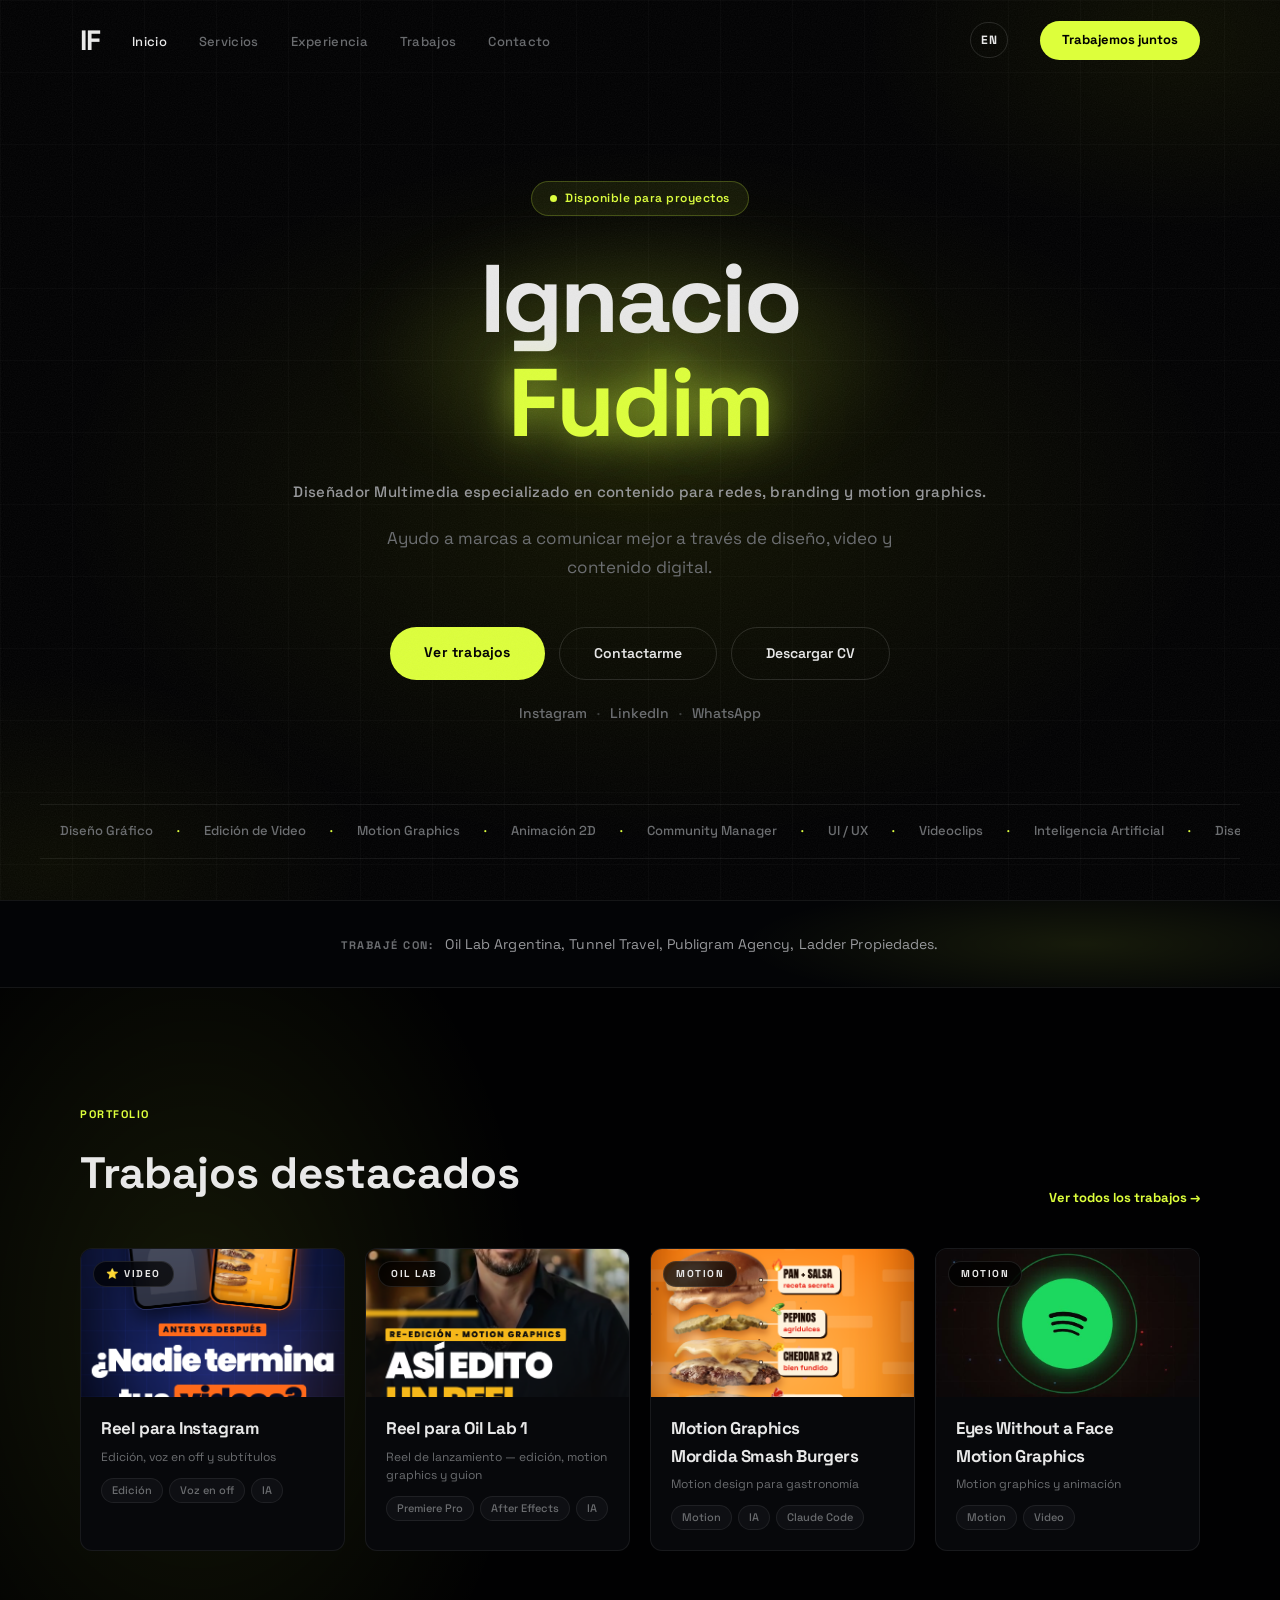
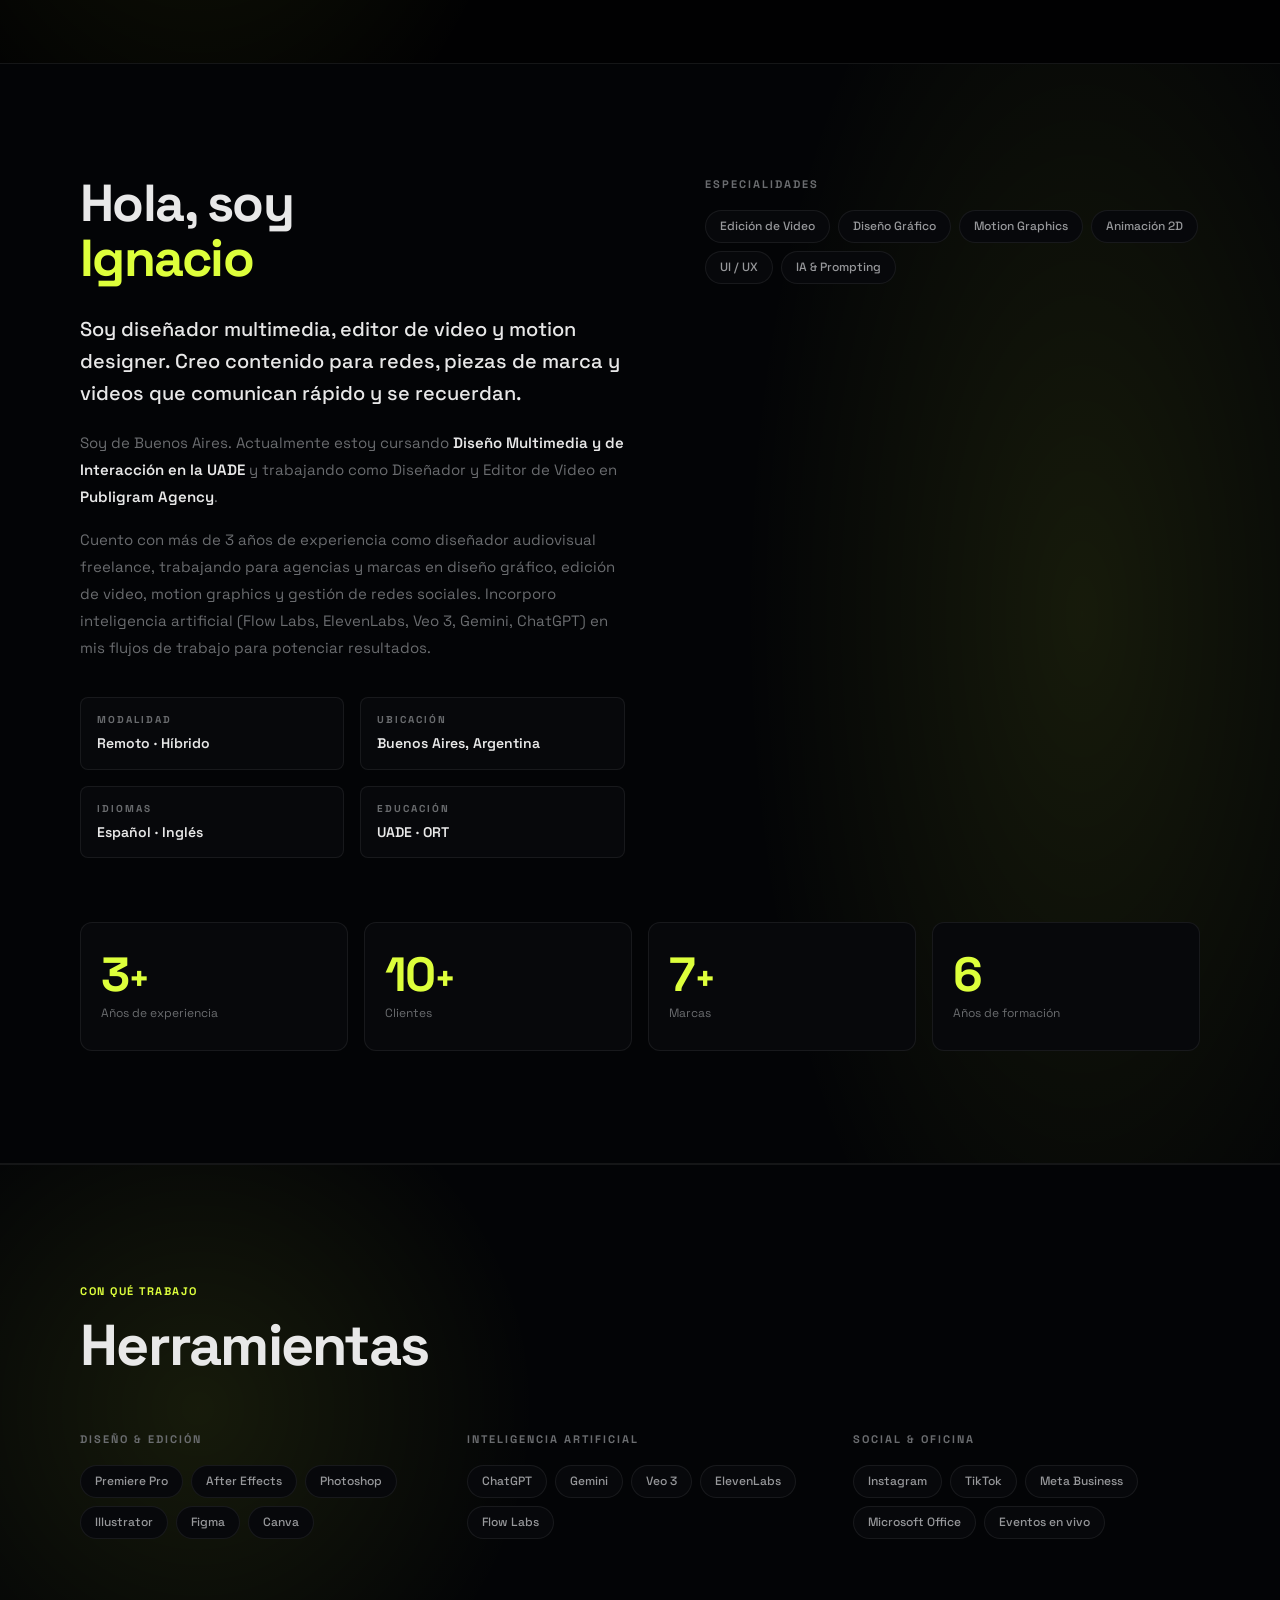
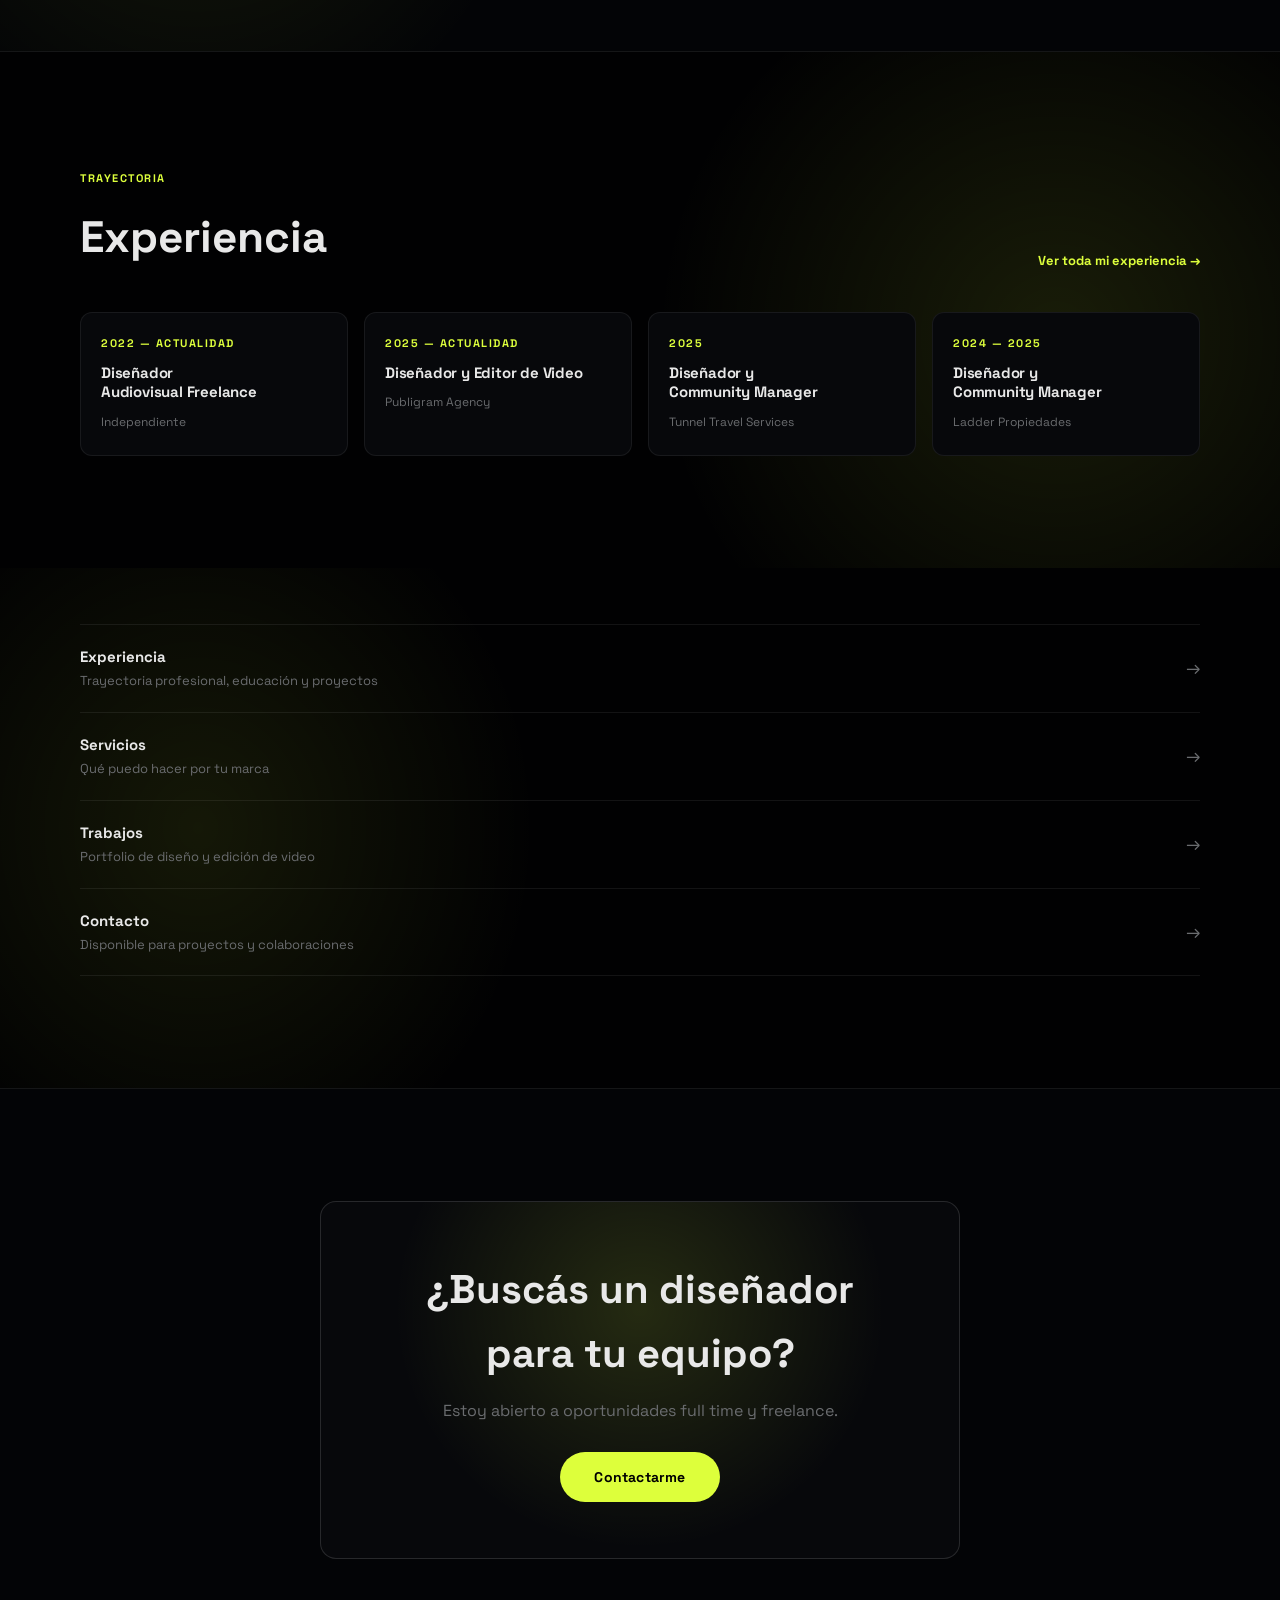
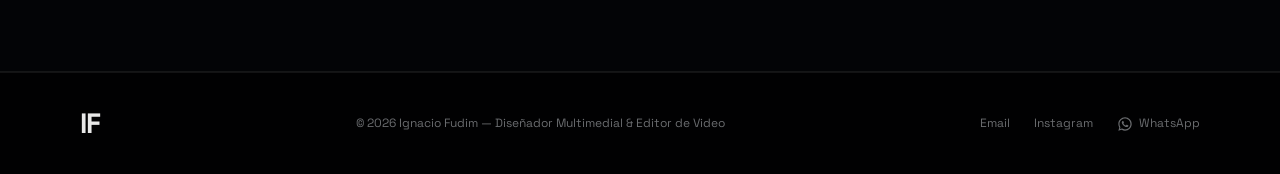
==== commit 66b1057e: "Cambios" ====
--- a/index.html
+++ b/index.html
@@ -4,10 +4,20 @@
   <meta charset="UTF-8" />
   <meta name="viewport" content="width=device-width, initial-scale=1.0" />
   <title>Ignacio Fudim — Diseñador Multimedial & Editor de Video</title>
+  <meta name="description" content="Diseñador multimedia y editor de video. Reels, motion graphics, diseño gráfico y contenido para redes." />
+  <meta property="og:type" content="website" />
+  <meta property="og:title" content="Ignacio Fudim — Diseñador Multimedial & Editor de Video" />
+  <meta property="og:description" content="Diseñador multimedia y editor de video. Reels, motion graphics, diseño gráfico y contenido para redes." />
+  <meta property="og:url" content="https://ignacio-fudim-portfolio.vercel.app/" />
+  <meta property="og:image" content="https://ignacio-fudim-portfolio.vercel.app/og-image.jpg" />
+  <meta property="og:image:width" content="1200" />
+  <meta property="og:image:height" content="630" />
+  <meta name="twitter:card" content="summary_large_image" />
   <link rel="preconnect" href="https://fonts.googleapis.com" />
   <link href="https://fonts.googleapis.com/css2?family=Space+Grotesk:wght@300;400;500;600;700;800&display=swap" rel="stylesheet" />
   <link rel="icon" type="image/svg+xml" href="favicon.svg?v=2" />
   <link rel="stylesheet" href="style.css" />
+  <script src="i18n.js"></script>
 </head>
 <body>
 
@@ -30,15 +40,14 @@
       <a href="index.html" class="nav-logo">IF</a>
       <ul class="nav-links" id="nav-links">
         <li><a href="index.html" class="nav-active">Inicio</a></li>
-        <li><a href="index.html#servicios">Servicios</a></li>
+        <li><a href="servicios.html">Servicios</a></li>
         <li><a href="experiencia.html">Experiencia</a></li>
         <li><a href="trabajos.html">Trabajos</a></li>
-        <li><a href="proyectos.html">Proyectos</a></li>
         <li><a href="contacto.html">Contacto</a></li>
         <li class="nav-mobile-cta"><a href="mailto:nachofudim@gmail.com">Trabajemos juntos →</a></li>
       </ul>
       <a href="mailto:nachofudim@gmail.com" class="nav-cta">Trabajemos juntos</a>
-      <button class="hamburger" id="hamburger" aria-label="Menú">
+      <button class="hamburger" id="hamburger" aria-label="Menú" aria-expanded="false" aria-controls="nav-links">
         <span></span><span></span><span></span>
       </button>
     </div>
@@ -57,6 +66,13 @@
         <a href="trabajos.html" class="btn-primary">Ver trabajos</a>
         <a href="contacto.html" class="btn-outline">Contactarme</a>
         <a href="CV-Ignacio-Fudim.pdf" class="btn-outline" download>Descargar CV</a>
+      </div>
+      <div class="hero-social">
+        <a href="https://instagram.com/nachofudim" target="_blank" rel="noopener">Instagram</a>
+        <span class="dot-sep">·</span>
+        <a href="https://www.linkedin.com/in/ignacio-fudim/" target="_blank" rel="noopener">LinkedIn</a>
+        <span class="dot-sep">·</span>
+        <a href="https://wa.me/+541149737556" target="_blank" rel="noopener">WhatsApp</a>
       </div>
     </div>
     <div class="hero-marquee">
@@ -88,18 +104,92 @@
     </div>
   </section>
 
+  <!-- TRABAJOS DESTACADOS -->
+  <section id="destacados">
+    <div class="container">
+      <div class="section-header-row">
+        <div>
+          <span class="section-tag">Portfolio</span>
+          <h2>Trabajos destacados</h2>
+        </div>
+        <a href="trabajos.html" class="section-link">Ver todos los trabajos →</a>
+      </div>
+      <div class="works-grid home-featured-grid" id="works-grid">
+        <div class="work-card" data-category="video social"
+             data-type="video" data-src="www/independiente/reel-voz-en-off.mp4"
+             data-title="Reel para Instagram"
+             data-desc="Mi propio reel para redes: guion, voz en off, edición y subtítulos pensados para frenar el scroll y mostrar el contenido que puedo crear para tu marca.">
+          <div class="work-thumb video-thumb">
+            <video src="www/independiente/reel-voz-en-off.mp4" poster="www/independiente/portada-voz-en-off.png" muted loop playsinline preload="metadata"></video>
+            <div class="work-overlay"><span class="play-icon">▶</span></div>
+            <span class="work-cat-badge">⭐ Video</span>
+          </div>
+          <div class="work-info">
+            <h3>Reel para Instagram</h3>
+            <p>Edición, voz en off y subtítulos</p>
+            <div class="work-tags"><span>Edición</span><span>Voz en off</span><span>IA</span></div>
+          </div>
+        </div>
+        <div class="work-card" data-category="video motion social"
+             data-type="video" data-src="www/oil-lab/oil-lab-reel-3-reedit.mp4"
+             data-title="Reel para Oil Lab 1"
+             data-desc="Reel principal de la campaña de lanzamiento de OIL LAB Argentina, laboratorio de análisis de aceite usado. Dirección, edición y motion graphics.">
+          <div class="work-thumb video-thumb">
+            <video src="www/oil-lab/oil-lab-reel-3-reedit.mp4" poster="www/oil-lab/portada-oil-lab.png" muted loop playsinline preload="metadata"></video>
+            <div class="work-overlay"><span class="play-icon">▶</span></div>
+            <span class="work-cat-badge">OIL LAB</span>
+          </div>
+          <div class="work-info">
+            <h3>Reel para Oil Lab 1</h3>
+            <p>Reel de lanzamiento — edición, motion graphics y guion</p>
+            <div class="work-tags"><span>Premiere Pro</span><span>After Effects</span><span>IA</span></div>
+          </div>
+        </div>
+        <div class="work-card" data-category="video motion social"
+             data-type="video" data-src="www/independiente/mordida-pro-v6.mp4"
+             data-title="Motion Graphics Mordida Smash Burgers"
+             data-desc="Reel de motion design para una hamburguesería (marca ficticia): explosión de capas con etiquetas animadas y detrás de cámara del proceso.">
+          <div class="work-thumb video-thumb">
+            <video src="www/independiente/mordida-pro-v6.mp4" poster="www/independiente/portada-mordida.png" muted loop playsinline preload="metadata"></video>
+            <div class="work-overlay"><span class="play-icon">▶</span></div>
+            <span class="work-cat-badge">Motion</span>
+          </div>
+          <div class="work-info">
+            <h3>Motion Graphics Mordida Smash Burgers</h3>
+            <p>Motion design para gastronomía</p>
+            <div class="work-tags"><span>Motion</span><span>IA</span><span>Claude Code</span></div>
+          </div>
+        </div>
+        <div class="work-card" data-category="video motion"
+             data-type="video" data-src="www/independiente/eyes-without-a-face.mp4"
+             data-title="Eyes Without a Face Motion Graphics" data-desc="Pieza experimental de motion graphics inspirada en Eyes Without a Face: tipografía, ritmo y atmósfera llevados al límite.">
+          <div class="work-thumb video-thumb">
+            <video src="www/independiente/eyes-without-a-face.mp4" poster="www/independiente/eyes-without-a-face-poster.jpg" muted loop playsinline preload="metadata"></video>
+            <div class="work-overlay"><span class="play-icon">▶</span></div>
+            <span class="work-cat-badge">Motion</span>
+          </div>
+          <div class="work-info">
+            <h3>Eyes Without a Face Motion Graphics</h3>
+            <p>Motion graphics y animación</p>
+            <div class="work-tags"><span>Motion</span><span>Video</span></div>
+          </div>
+        </div>
+      </div>
+    </div>
+  </section>
+
   <!-- ABOUT -->
   <section id="about">
     <div class="container">
       <div class="about-grid">
         <div class="about-left">
           <h2>Hola, soy<br /><span class="accent">Ignacio</span></h2>
-          <p class="about-lead">Soy una persona proactiva, responsable y con gran capacidad de adaptación. Me apasiona el diseño y la innovación tecnológica.</p>
-          <p class="about-body">Tengo 23 años, nací en Buenos Aires y vivo en General Pacheco, Provincia de Buenos Aires. Actualmente estoy cursando <strong>Diseño Multimedia y de Interacción en la UADE</strong> y trabajando como Diseñador y Editor de Video en <strong>Publigram Agency</strong>.</p>
+          <p class="about-lead">Soy diseñador multimedia, editor de video y motion designer. Creo contenido para redes, piezas de marca y videos que comunican rápido y se recuerdan.</p>
+          <p class="about-body">Soy de Buenos Aires. Actualmente estoy cursando <strong>Diseño Multimedia y de Interacción en la UADE</strong> y trabajando como Diseñador y Editor de Video en <strong>Publigram Agency</strong>.</p>
           <p class="about-body">Cuento con más de 3 años de experiencia como diseñador audiovisual freelance, trabajando para agencias y marcas en diseño gráfico, edición de video, motion graphics y gestión de redes sociales. Incorporo inteligencia artificial (Flow Labs, ElevenLabs, Veo 3, Gemini, ChatGPT) en mis flujos de trabajo para potenciar resultados.</p>
           <div class="about-info-row">
-            <div class="info-item"><span class="info-label">Edad</span><span class="info-val">23 años</span></div>
-            <div class="info-item"><span class="info-label">Ubicación</span><span class="info-val">General Pacheco, BsAs</span></div>
+            <div class="info-item"><span class="info-label">Modalidad</span><span class="info-val">Remoto · Híbrido</span></div>
+            <div class="info-item"><span class="info-label">Ubicación</span><span class="info-val">Buenos Aires, Argentina</span></div>
             <div class="info-item"><span class="info-label">Idiomas</span><span class="info-val">Español · Inglés</span></div>
             <div class="info-item"><span class="info-label">Educación</span><span class="info-val">UADE · ORT</span></div>
           </div>
@@ -107,31 +197,9 @@
         <div class="about-right">
           <div class="skills-block">
             <h4>Especialidades</h4>
-            <div class="skill-bars">
-              <div class="skill-bar-item">
-                <div class="skill-bar-label"><span>Edición de Video</span><span>95%</span></div>
-                <div class="skill-bar-track"><div class="skill-bar-fill" style="--w:95%"></div></div>
-              </div>
-              <div class="skill-bar-item">
-                <div class="skill-bar-label"><span>Diseño Gráfico</span><span>90%</span></div>
-                <div class="skill-bar-track"><div class="skill-bar-fill" style="--w:90%"></div></div>
-              </div>
-              <div class="skill-bar-item">
-                <div class="skill-bar-label"><span>Motion Graphics</span><span>85%</span></div>
-                <div class="skill-bar-track"><div class="skill-bar-fill" style="--w:85%"></div></div>
-              </div>
-              <div class="skill-bar-item">
-                <div class="skill-bar-label"><span>Animación 2D</span><span>80%</span></div>
-                <div class="skill-bar-track"><div class="skill-bar-fill" style="--w:80%"></div></div>
-              </div>
-              <div class="skill-bar-item">
-                <div class="skill-bar-label"><span>UI / UX</span><span>75%</span></div>
-                <div class="skill-bar-track"><div class="skill-bar-fill" style="--w:75%"></div></div>
-              </div>
-              <div class="skill-bar-item">
-                <div class="skill-bar-label"><span>IA & Prompting</span><span>92%</span></div>
-                <div class="skill-bar-track"><div class="skill-bar-fill" style="--w:92%"></div></div>
-              </div>
+            <div class="skill-pills">
+              <span>Edición de Video</span><span>Diseño Gráfico</span><span>Motion Graphics</span>
+              <span>Animación 2D</span><span>UI / UX</span><span>IA &amp; Prompting</span>
             </div>
           </div>
         </div>
@@ -143,12 +211,12 @@
           <span class="stat-label">Años de experiencia</span>
         </div>
         <div class="stat-card">
-          <span class="stat-num" data-count="5">5</span>
-          <span class="stat-label">Empresas / clientes</span>
+          <span class="stat-num" data-count="10">10<span class="stat-plus">+</span></span>
+          <span class="stat-label">Clientes</span>
         </div>
         <div class="stat-card">
-          <span class="stat-num" data-count="20">20<span class="stat-plus">+</span></span>
-          <span class="stat-label">Proyectos realizados</span>
+          <span class="stat-num" data-count="7">7<span class="stat-plus">+</span></span>
+          <span class="stat-label">Marcas</span>
         </div>
         <div class="stat-card">
           <span class="stat-num" data-count="6">6</span>
@@ -202,6 +270,11 @@
       </div>
       <div class="exp-preview-grid">
         <div class="exp-preview-card">
+          <span class="exp-preview-period">2022 — Actualidad</span>
+          <h3>Diseñador Audiovisual Freelance</h3>
+          <span class="exp-preview-company">Independiente</span>
+        </div>
+        <div class="exp-preview-card">
           <span class="exp-preview-period">2025 — Actualidad</span>
           <h3>Diseñador y Editor de Video</h3>
           <span class="exp-preview-company">Publigram Agency</span>
@@ -215,51 +288,6 @@
           <span class="exp-preview-period">2024 — 2025</span>
           <h3>Diseñador y Community Manager</h3>
           <span class="exp-preview-company">Ladder Propiedades</span>
-        </div>
-        <div class="exp-preview-card">
-          <span class="exp-preview-period">2022 — 2025</span>
-          <h3>Diseñador Audiovisual Freelance</h3>
-          <span class="exp-preview-company">Independiente</span>
-        </div>
-      </div>
-    </div>
-  </section>
-
-  <!-- SERVICIOS -->
-  <section id="servicios">
-    <div class="container">
-      <span class="section-tag">Qué hago</span>
-      <h2>Servicios</h2>
-      <div class="services-grid">
-        <div class="service-card service-card-featured">
-          <span class="service-icon">🎬</span>
-          <h3>Edición de Video</h3>
-          <p>Reels, videoclips, contenido para redes y piezas institucionales. Montaje, color y sonido con Premiere Pro.</p>
-        </div>
-        <div class="service-card">
-          <span class="service-icon">🎨</span>
-          <h3>Diseño Gráfico</h3>
-          <p>Carruseles, banners y piezas para campañas de marca. Composición, tipografía y sistema visual.</p>
-        </div>
-        <div class="service-card">
-          <span class="service-icon">✨</span>
-          <h3>Motion Graphics</h3>
-          <p>Animación de logos, transiciones y gráficos en movimiento con After Effects para campañas y branding.</p>
-        </div>
-        <div class="service-card">
-          <span class="service-icon">🖊️</span>
-          <h3>Animación 2D</h3>
-          <p>Rotoscopía e ilustración animada frame a frame para piezas narrativas y contenido creativo.</p>
-        </div>
-        <div class="service-card">
-          <span class="service-icon">📱</span>
-          <h3>Community Management</h3>
-          <p>Gestión de redes sociales, calendario de contenido y piezas listas para publicar.</p>
-        </div>
-        <div class="service-card">
-          <span class="service-icon">🤖</span>
-          <h3>IA & Prompting</h3>
-          <p>Flow Labs, ElevenLabs, Veo 3, Gemini y ChatGPT integrados al flujo de trabajo para producir más rápido.</p>
         </div>
       </div>
     </div>
@@ -273,7 +301,14 @@
         <a href="experiencia.html" class="home-section-link">
           <div class="home-section-content">
             <h4>Experiencia</h4>
-            <p>Trayectoria profesional y educación</p>
+            <p>Trayectoria profesional, educación y proyectos</p>
+          </div>
+          <span class="home-section-arrow">→</span>
+        </a>
+        <a href="servicios.html" class="home-section-link">
+          <div class="home-section-content">
+            <h4>Servicios</h4>
+            <p>Qué puedo hacer por tu marca</p>
           </div>
           <span class="home-section-arrow">→</span>
         </a>
@@ -284,13 +319,6 @@
           </div>
           <span class="home-section-arrow">→</span>
         </a>
-        <a href="proyectos.html" class="home-section-link">
-          <div class="home-section-content">
-            <h4>Proyectos</h4>
-            <p>Historial completo de proyectos</p>
-          </div>
-          <span class="home-section-arrow">→</span>
-        </a>
         <a href="contacto.html" class="home-section-link">
           <div class="home-section-content">
             <h4>Contacto</h4>
@@ -312,6 +340,19 @@
       </div>
     </div>
   </section>
+
+  <!-- MODAL -->
+  <div id="modal" class="modal hidden">
+    <div class="modal-backdrop" id="modal-backdrop"></div>
+    <div class="modal-box">
+      <button class="modal-close" id="modal-close">✕</button>
+      <div id="modal-media"></div>
+      <div class="modal-text">
+        <h3 id="modal-title"></h3>
+        <p id="modal-desc"></p>
+      </div>
+    </div>
+  </div>
 
   <!-- FOOTER -->
   <footer>
--- a/style.css
+++ b/style.css
@@ -41,7 +41,7 @@
   position: fixed; inset: 0; z-index: 10000;
   background: var(--bg);
   display: flex; align-items: center; justify-content: center;
-  transition: opacity 0.5s ease, visibility 0.5s ease;
+  transition: opacity 0.2s ease, visibility 0.2s ease;
 }
 #preloader.hidden { opacity: 0; visibility: hidden; pointer-events: none; }
 .preloader-logo {
@@ -902,3 +902,38 @@
   .marquee-track { animation: none; }
   .pulse { animation: none; }
 }
+
+/* ===== HOME: TRABAJOS DESTACADOS ===== */
+.works-grid.home-featured-grid { grid-template-columns: repeat(4, 1fr); }
+@media (max-width: 1024px) { .works-grid.home-featured-grid { grid-template-columns: repeat(2, 1fr); } }
+@media (max-width: 600px)  { .works-grid.home-featured-grid { grid-template-columns: 1fr; } }
+
+/* ===== HERO: REDES ===== */
+.hero-social {
+  display: flex; gap: 10px; justify-content: center; align-items: center; flex-wrap: wrap;
+  margin-top: 22px; font-size: 14px; font-weight: 500;
+  animation: heroFadeUp 0.6s var(--ease-out) 0.44s both;
+}
+.hero-social a { color: var(--text-muted); transition: color .2s; }
+.hero-social a:hover { color: var(--accent); }
+.hero-social .dot-sep { color: var(--text-muted); opacity: .5; }
+@media (prefers-reduced-motion: reduce) { .hero-social { animation: none; } }
+
+/* ===== TOGGLES: IDIOMA Y TEMA ===== */
+.site-toggles { display: flex; gap: 8px; align-items: center; margin-left: auto; }
+.toggle-btn {
+  font-family: var(--font); font-size: 12px; font-weight: 700; letter-spacing: .5px;
+  min-width: 36px; height: 36px; padding: 0 10px; border-radius: 100px;
+  background: transparent; color: var(--text); border: 1px solid var(--border2);
+  cursor: pointer; transition: border-color .2s, color .2s;
+}
+.toggle-btn:hover { border-color: var(--accent); }
+@media (max-width: 1024px) { .site-toggles { margin-right: -16px; } }
+
+/* ===== TRABAJOS: SITIOS WEB ===== */
+.web-thumb img { object-position: top center; }
+.web-link {
+  display: inline-block; margin-top: 14px;
+  font-size: 13px; font-weight: 700; color: var(--accent);
+}
+.web-link:hover { text-decoration: underline; }
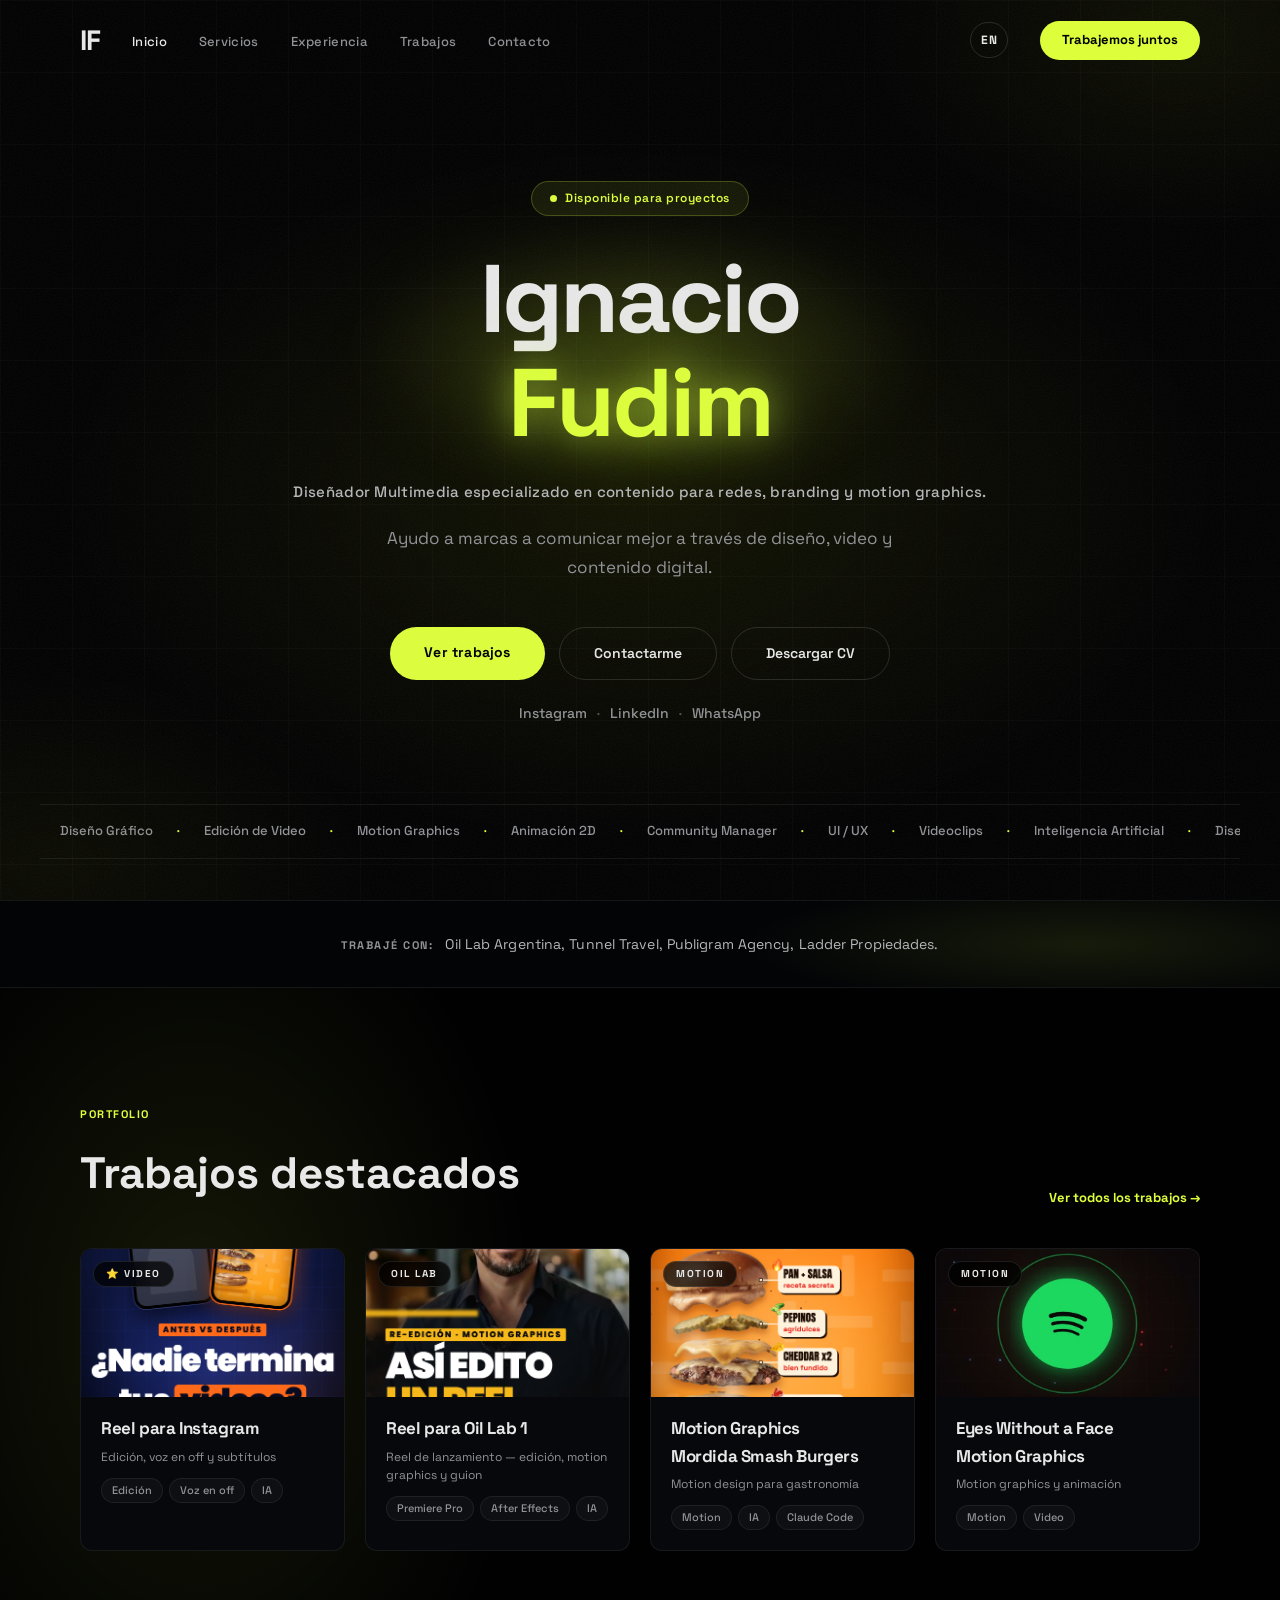
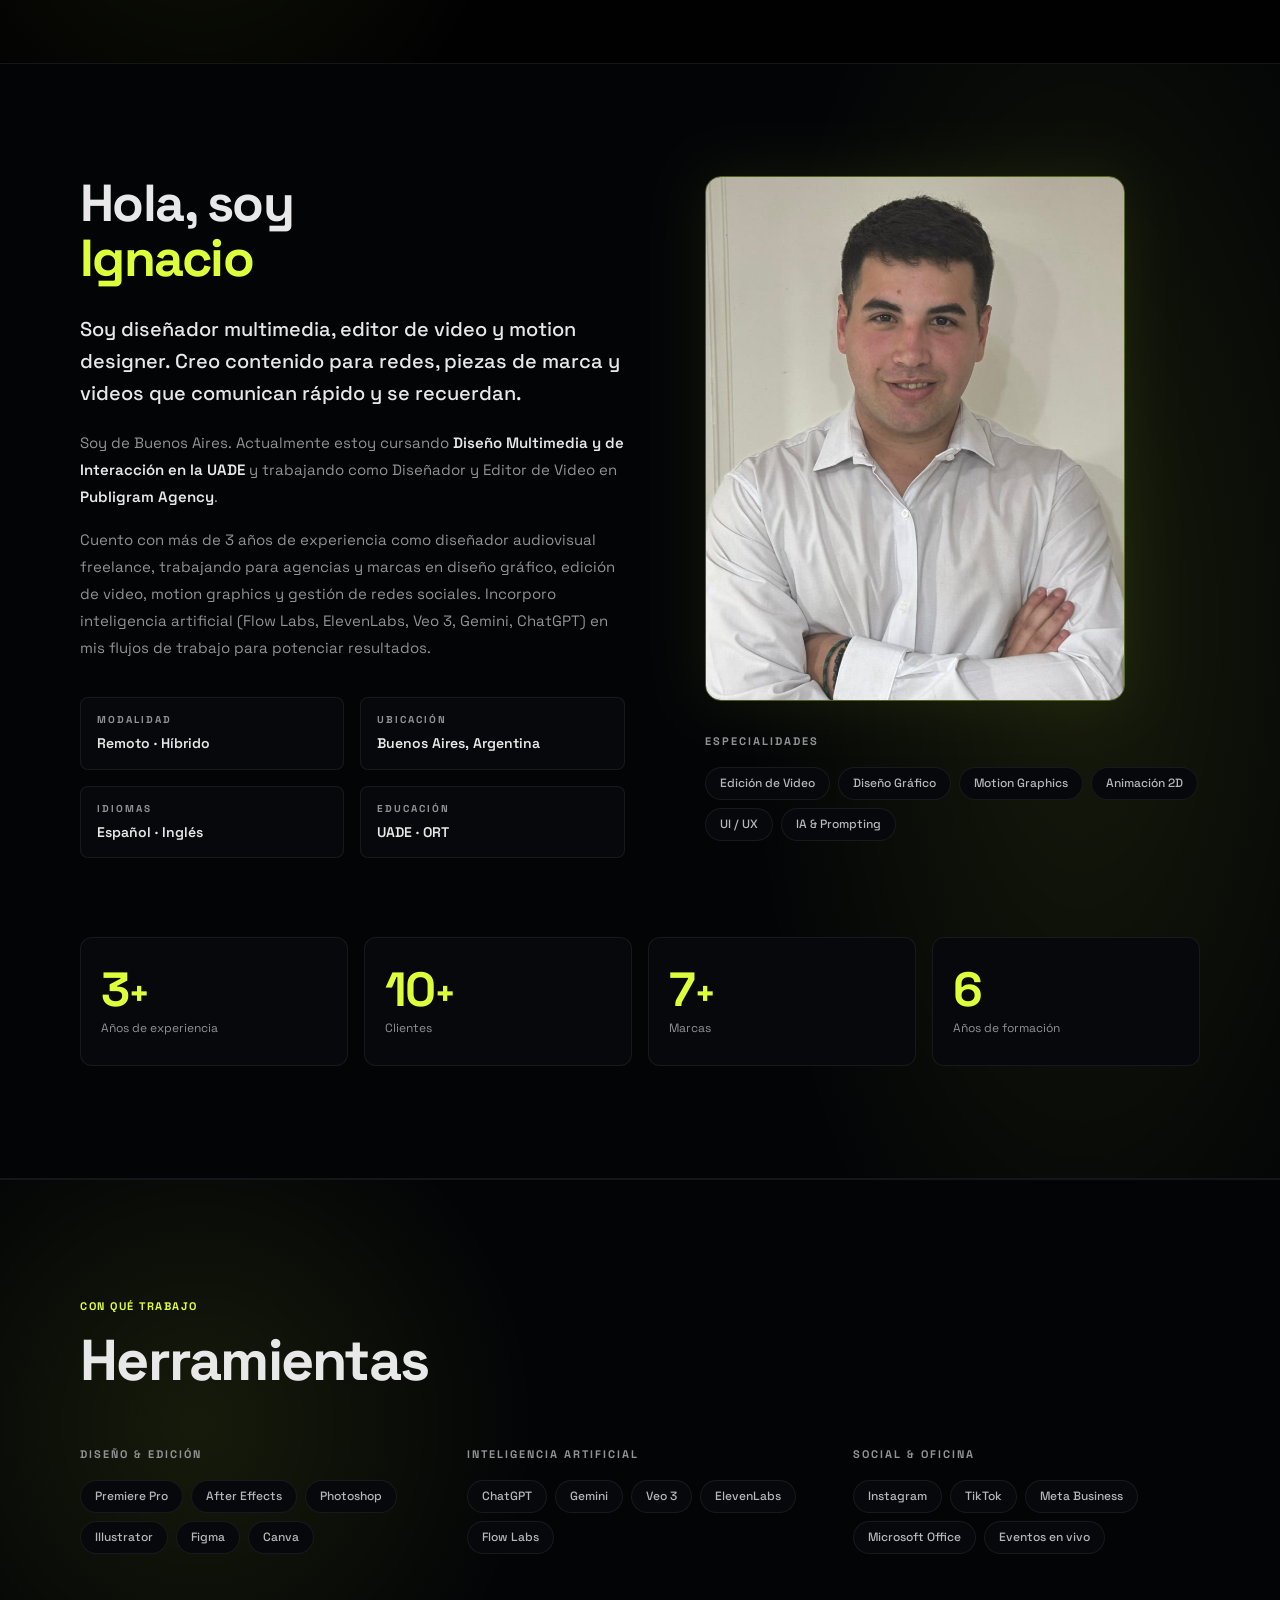
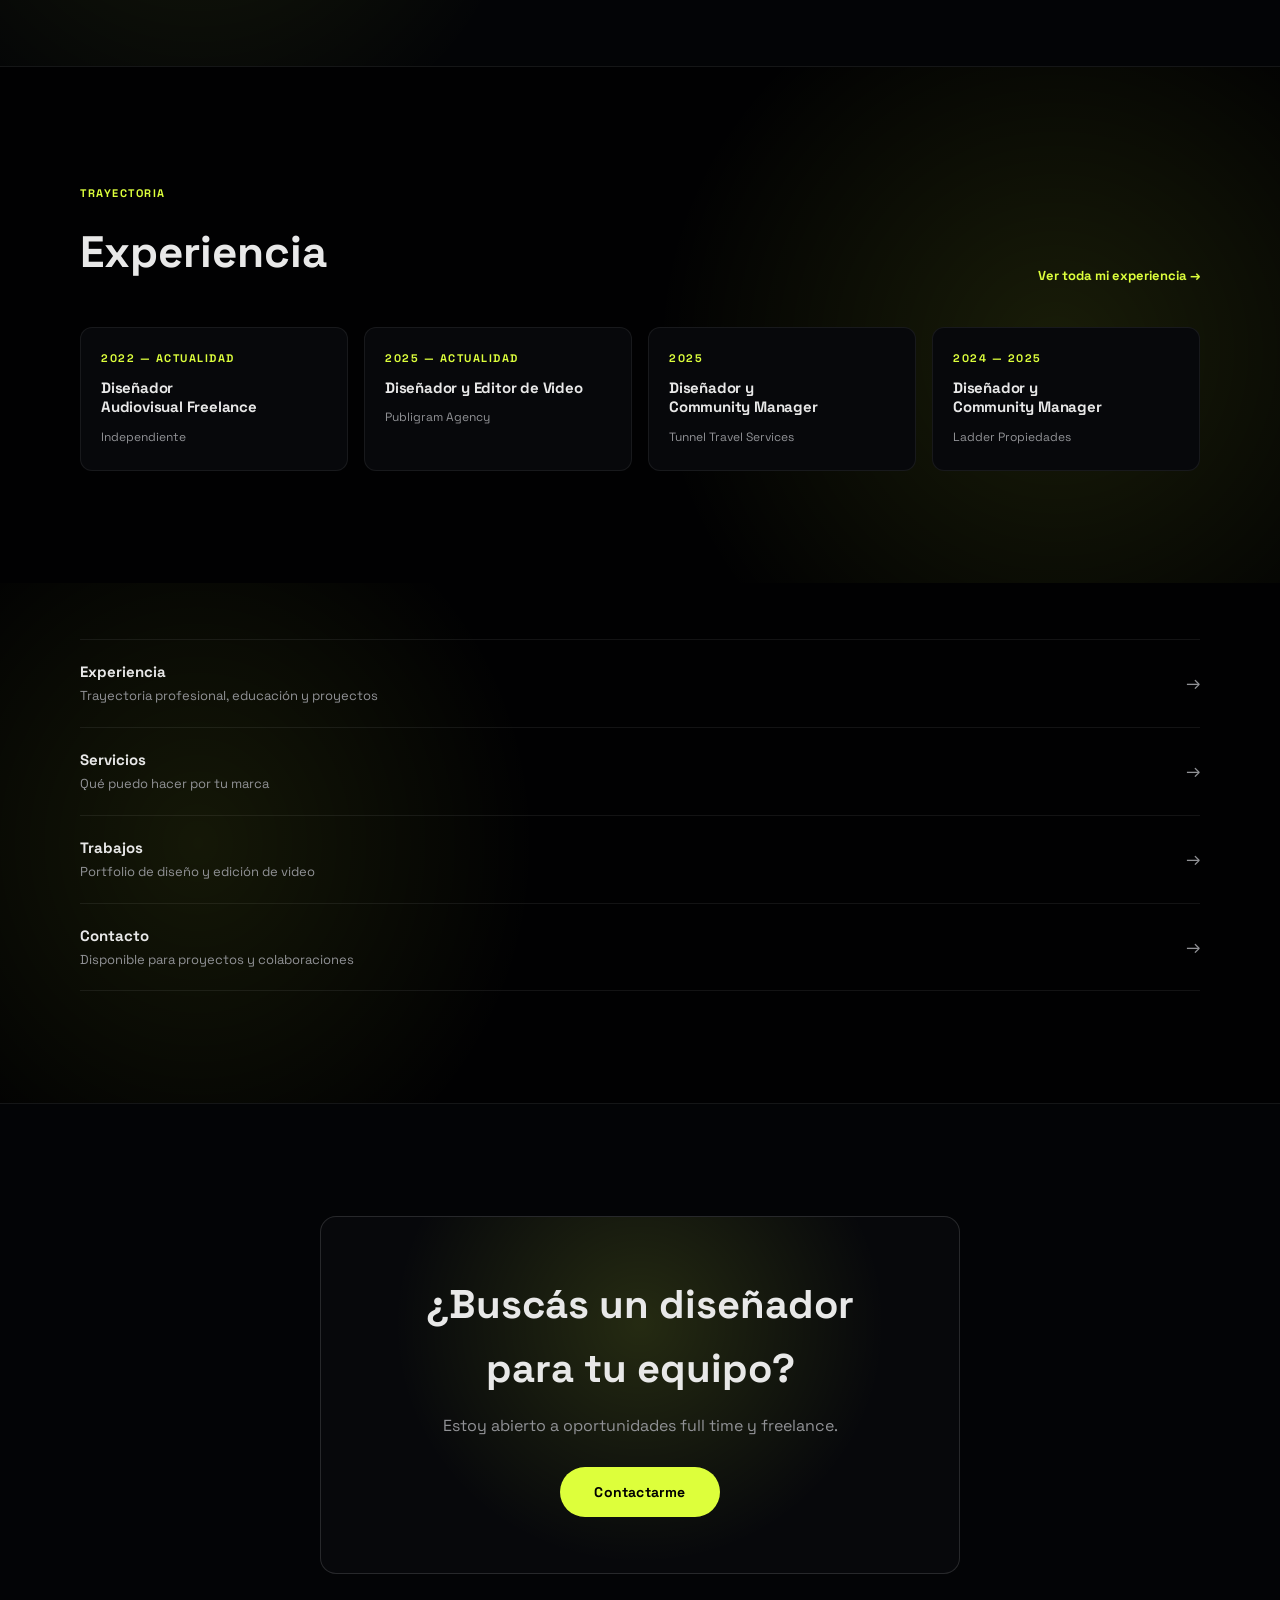
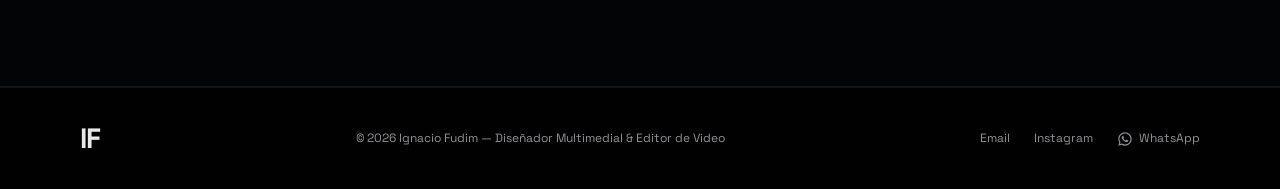
==== commit 048f1ddd: "Cambios nuevos" ====
--- a/index.html
+++ b/index.html
@@ -59,20 +59,20 @@
     <div class="hero-bg"></div>
     <div class="hero-content">
       <div class="hero-available"><span class="pulse"></span> Disponible para proyectos</div>
-      <h1 class="hero-title">Ignacio<br /><span class="accent">Fudim</span></h1>
+      <h1 class="hero-title hero-title-anim" aria-label="Ignacio Fudim"><span class="word" aria-hidden="true"><span class="ch" style="--i:0">I</span><span class="ch" style="--i:1">g</span><span class="ch" style="--i:2">n</span><span class="ch" style="--i:3">a</span><span class="ch" style="--i:4">c</span><span class="ch" style="--i:5">i</span><span class="ch" style="--i:6">o</span></span><br /><span class="accent word" aria-hidden="true"><span class="ch" style="--i:7">F</span><span class="ch" style="--i:8">u</span><span class="ch" style="--i:9">d</span><span class="ch" style="--i:10">i</span><span class="ch" style="--i:11">m</span></span></h1>
       <p class="hero-role">Diseñador Multimedia especializado en contenido para redes, branding y motion graphics.</p>
       <p class="hero-sub">Ayudo a marcas a comunicar mejor a través de diseño, video y contenido digital.</p>
       <div class="hero-btns">
         <a href="trabajos.html" class="btn-primary">Ver trabajos</a>
         <a href="contacto.html" class="btn-outline">Contactarme</a>
-        <a href="CV-Ignacio-Fudim.pdf" class="btn-outline" download>Descargar CV</a>
+        <a href="CV-Ignacio-Fudim.pdf" data-href-en="CV-Ignacio-Fudim-EN.pdf" class="btn-outline" download>Descargar CV</a>
       </div>
       <div class="hero-social">
         <a href="https://instagram.com/nachofudim" target="_blank" rel="noopener">Instagram</a>
         <span class="dot-sep">·</span>
         <a href="https://www.linkedin.com/in/ignacio-fudim/" target="_blank" rel="noopener">LinkedIn</a>
         <span class="dot-sep">·</span>
-        <a href="https://wa.me/+541149737556" target="_blank" rel="noopener">WhatsApp</a>
+        <a href="https://wa.me/541149737556?text=Hola%20Ignacio%2C%20vi%20tu%20portfolio%20y%20quer%C3%ADa%20consultarte%20por%20un%20proyecto." data-href-en="https://wa.me/541149737556?text=Hi%20Ignacio%2C%20I%20saw%20your%20portfolio%20and%20I%27d%20like%20to%20ask%20you%20about%20a%20project." target="_blank" rel="noopener">WhatsApp</a>
       </div>
     </div>
     <div class="hero-marquee">
@@ -195,6 +195,9 @@
           </div>
         </div>
         <div class="about-right">
+          <figure class="about-photo">
+            <img src="www/foto-ignacio.jpg" alt="Foto de Ignacio Fudim" width="800" height="1067" loading="lazy" />
+          </figure>
           <div class="skills-block">
             <h4>Especialidades</h4>
             <div class="skill-pills">
@@ -363,7 +366,7 @@
         <div class="footer-links">
           <a href="mailto:nachofudim@gmail.com">Email</a>
           <a href="https://instagram.com/nachofudim" target="_blank">Instagram</a>
-          <a href="https://wa.me/+541149737556" target="_blank" class="footer-wa"><svg class="wa-icon" viewBox="0 0 32 32" width="16" height="16" fill="currentColor" aria-hidden="true"><path d="M16.04 2.67C8.65 2.67 2.67 8.65 2.67 16.04c0 2.5.68 4.84 1.87 6.85L2.67 29.33l6.6-1.73a13.3 13.3 0 0 0 6.77 1.85c7.39 0 13.37-5.98 13.37-13.37S23.43 2.67 16.04 2.67Zm0 24.2c-2.14 0-4.12-.6-5.8-1.63l-.42-.25-3.92 1.03 1.04-3.82-.27-.4a10.9 10.9 0 0 1-1.7-5.76c0-6.05 4.92-10.97 10.97-10.97s10.97 4.92 10.97 10.97-4.92 10.97-10.97 10.97Zm6-8.22c-.33-.16-1.94-.96-2.24-1.07-.3-.11-.52-.16-.73.16-.22.33-.84 1.07-1.03 1.29-.19.22-.38.24-.7.08-.33-.16-1.38-.51-2.63-1.63-.97-.87-1.63-1.94-1.82-2.27-.19-.33-.02-.5.14-.67.15-.15.33-.38.5-.57.16-.19.22-.33.33-.55.11-.22.05-.41-.03-.57-.08-.16-.73-1.75-.99-2.4-.26-.62-.53-.54-.73-.55h-.62c-.22 0-.57.08-.87.41-.3.33-1.14 1.11-1.14 2.71s1.17 3.14 1.33 3.36c.16.22 2.3 3.51 5.57 4.92.78.34 1.38.54 1.86.69.78.25 1.49.21 2.05.13.62-.1 1.94-.79 2.22-1.56.27-.76.27-1.42.19-1.56-.08-.14-.3-.22-.63-.38Z"/></svg> WhatsApp</a>
+          <a href="https://wa.me/541149737556?text=Hola%20Ignacio%2C%20vi%20tu%20portfolio%20y%20quer%C3%ADa%20consultarte%20por%20un%20proyecto." data-href-en="https://wa.me/541149737556?text=Hi%20Ignacio%2C%20I%20saw%20your%20portfolio%20and%20I%27d%20like%20to%20ask%20you%20about%20a%20project." target="_blank" class="footer-wa"><svg class="wa-icon" viewBox="0 0 32 32" width="16" height="16" fill="currentColor" aria-hidden="true"><path d="M16.04 2.67C8.65 2.67 2.67 8.65 2.67 16.04c0 2.5.68 4.84 1.87 6.85L2.67 29.33l6.6-1.73a13.3 13.3 0 0 0 6.77 1.85c7.39 0 13.37-5.98 13.37-13.37S23.43 2.67 16.04 2.67Zm0 24.2c-2.14 0-4.12-.6-5.8-1.63l-.42-.25-3.92 1.03 1.04-3.82-.27-.4a10.9 10.9 0 0 1-1.7-5.76c0-6.05 4.92-10.97 10.97-10.97s10.97 4.92 10.97 10.97-4.92 10.97-10.97 10.97Zm6-8.22c-.33-.16-1.94-.96-2.24-1.07-.3-.11-.52-.16-.73.16-.22.33-.84 1.07-1.03 1.29-.19.22-.38.24-.7.08-.33-.16-1.38-.51-2.63-1.63-.97-.87-1.63-1.94-1.82-2.27-.19-.33-.02-.5.14-.67.15-.15.33-.38.5-.57.16-.19.22-.33.33-.55.11-.22.05-.41-.03-.57-.08-.16-.73-1.75-.99-2.4-.26-.62-.53-.54-.73-.55h-.62c-.22 0-.57.08-.87.41-.3.33-1.14 1.11-1.14 2.71s1.17 3.14 1.33 3.36c.16.22 2.3 3.51 5.57 4.92.78.34 1.38.54 1.86.69.78.25 1.49.21 2.05.13.62-.1 1.94-.79 2.22-1.56.27-.76.27-1.42.19-1.56-.08-.14-.3-.22-.63-.38Z"/></svg> WhatsApp</a>
         </div>
       </div>
     </div>
--- a/style.css
+++ b/style.css
@@ -10,8 +10,8 @@
   --border2: oklch(100% 0 0 / 0.13);
   --accent:  oklch(97% 0.22 122);
   --text:    oklch(93% 0 0);
-  --text-muted: oklch(53% 0.006 270);
-  --text-mid:   oklch(68% 0.004 270);
+  --text-muted: oklch(66% 0.006 270);
+  --text-mid:   oklch(78% 0.004 270);
   --font: 'Space Grotesk', 'Inter', sans-serif;
   --radius: 12px;
   --radius-sm: 8px;
@@ -937,3 +937,65 @@
   font-size: 13px; font-weight: 700; color: var(--accent);
 }
 .web-link:hover { text-decoration: underline; }
+
+/* ===== ABOUT: FOTO ===== */
+.about-photo {
+  margin: 0 0 32px; border-radius: var(--radius-lg); overflow: hidden;
+  border: 1px solid oklch(97% 0.22 122 / 0.35);
+  box-shadow: 0 0 60px oklch(97% 0.22 122 / 0.08);
+  aspect-ratio: 4 / 5; max-width: 420px;
+}
+.about-photo img { width: 100%; height: 100%; object-fit: cover; object-position: center 20%; display: block; }
+@media (max-width: 1024px) { .about-photo { max-width: 360px; } }
+
+/* ===== SERVICIOS: CÓMO TRABAJO ===== */
+#proceso { background: var(--bg2); border-top: 1px solid var(--border); }
+.process-grid { display: grid; grid-template-columns: repeat(4, 1fr); gap: 20px; margin-top: 40px; }
+.process-step {
+  background: var(--bg3); border: 1px solid var(--border); border-radius: var(--radius);
+  padding: 28px 24px; transition: border-color .2s, transform .2s;
+}
+.process-step:hover { border-color: oklch(97% 0.22 122 / 0.28); transform: translateY(-3px); }
+.process-num { display: block; font-size: 28px; font-weight: 800; color: var(--accent); margin-bottom: 16px; letter-spacing: -0.02em; }
+.process-step h3 { font-size: 18px; font-weight: 700; margin-bottom: 10px; }
+.process-step p { font-size: 14px; color: var(--text-muted); line-height: 1.7; }
+@media (max-width: 1024px) { .process-grid { grid-template-columns: repeat(2, 1fr); } }
+@media (max-width: 600px)  { .process-grid { grid-template-columns: 1fr; } }
+
+/* ===== MODAL: TRABAJO ANTERIOR / SIGUIENTE ===== */
+.work-nav {
+  position: absolute; bottom: 20px; z-index: 2;
+  width: 40px; height: 40px; border-radius: 50%;
+  background: var(--bg3); border: 1px solid var(--border2); color: var(--text);
+  font-size: 18px; cursor: pointer; transition: background .2s, color .2s, border-color .2s;
+}
+.work-nav:hover { background: var(--accent); border-color: var(--accent); color: #000; }
+.work-prev { right: 72px; }
+.work-next { right: 24px; }
+#modal .modal-text { padding-right: 130px; }
+@media (max-width: 600px) { #modal .modal-text { padding-right: 110px; } .work-prev { right: 64px; } .work-next { right: 16px; } }
+
+/* ===== HERO: NOMBRE LETRA POR LETRA ===== */
+.hero-title.hero-title-anim { animation: none; }
+.hero-title-anim .word { display: inline-block; white-space: nowrap; }
+.hero-title-anim .ch {
+  display: inline-block;
+  animation: charIn 0.7s var(--ease-out) both;
+  animation-delay: calc(0.15s + var(--i) * 0.045s);
+}
+.hero-title-anim .accent .ch {
+  animation: charIn 0.7s var(--ease-out) both, glowIn 1.2s ease-out both;
+  animation-delay: calc(0.15s + var(--i) * 0.045s), 0.85s;
+}
+@keyframes charIn {
+  from { opacity: 0; transform: translateY(0.45em) rotate(6deg); filter: blur(8px); }
+  to   { opacity: 1; transform: none; filter: blur(0); }
+}
+@keyframes glowIn {
+  0%   { text-shadow: none; }
+  45%  { text-shadow: 0 0 48px oklch(97% 0.22 122 / 0.9), 0 0 110px oklch(97% 0.22 122 / 0.5); }
+  100% { text-shadow: 0 0 36px oklch(97% 0.22 122 / 0.55), 0 0 80px oklch(97% 0.22 122 / 0.3); }
+}
+@media (prefers-reduced-motion: reduce) {
+  .hero-title-anim .ch, .hero-title-anim .accent .ch { animation: none; }
+}
